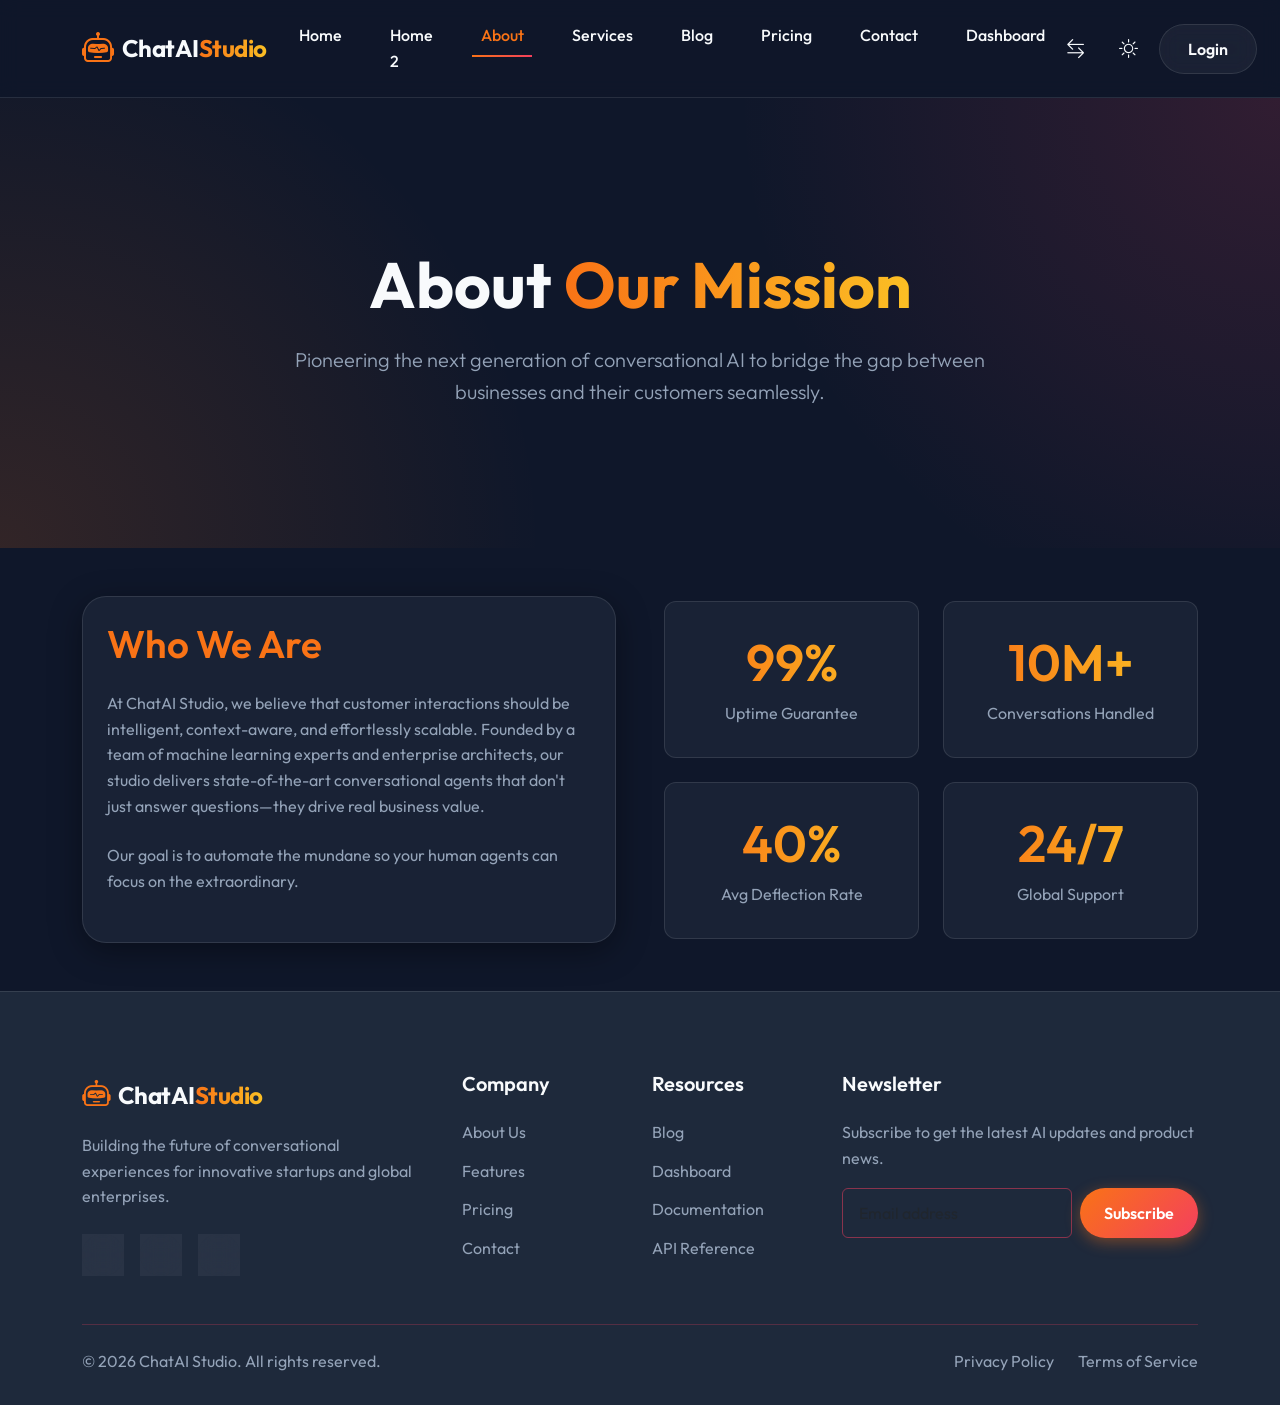
==== about.html @ dc2aaaa2 "firstcommimt" ====
<!DOCTYPE html>
<html lang="en" data-theme="dark">
<head>
  <meta charset="UTF-8">
  <meta name="viewport" content="width=device-width, initial-scale=1.0">
  <title>About Us | ChatAI Studio</title>
  
  <link href="https://cdn.jsdelivr.net/npm/bootstrap@5.3.2/dist/css/bootstrap.min.css" rel="stylesheet">
  <link rel="stylesheet" href="https://cdn.jsdelivr.net/npm/bootstrap-icons@1.11.1/font/bootstrap-icons.css">
  
  <link rel="stylesheet" href="assets/css/style.css">
  <link rel="stylesheet" href="assets/css/dark-mode.css">
  <link rel="stylesheet" href="assets/css/rtl.css">
  
  <!-- Favicon -->
  <link rel="icon" type="image/svg+xml" href="assets/images/favicon.svg">
  
  <script>
    const savedTheme = localStorage.getItem('theme');
    if (savedTheme) {
        document.documentElement.setAttribute('data-theme', savedTheme);
    }
    const savedDir = localStorage.getItem('dir');
    if (savedDir) {
        document.documentElement.setAttribute('dir', savedDir);
    }
  </script>
</head>
<body>

  <!-- Header -->
  <nav class="navbar navbar-expand-xl sticky-top">
    <div class="container">
      <a class="navbar-brand d-flex align-items-center gap-2" href="index.html">
        <i class="bi bi-robot fs-2 text-primary"></i>
        <span class="fs-4">ChatAI<span class="text-gradient">Studio</span></span>
      </a>
      <button class="navbar-toggler btn-outline-glass border-0" type="button" data-bs-toggle="offcanvas" data-bs-target="#mobileMenu">
        <i class="bi bi-list fs-2 text-primary"></i>
      </button>

      <div class="collapse navbar-collapse d-none d-xl-flex" id="navbarNav">
        <ul class="navbar-nav mx-auto gap-3">
          <li class="nav-item"><a class="nav-link" href="index.html">Home</a></li>
          <li class="nav-item"><a class="nav-link" href="home-2.html">Home 2</a></li>
          <li class="nav-item"><a class="nav-link active" href="about.html">About</a></li>
          <li class="nav-item"><a class="nav-link" href="services.html">Services</a></li>
          <li class="nav-item"><a class="nav-link" href="blog.html">Blog</a></li>
          <li class="nav-item"><a class="nav-link" href="pricing.html">Pricing</a></li>
          <li class="nav-item"><a class="nav-link" href="contact.html">Contact</a></li>
          <li class="nav-item"><a class="nav-link" href="dashboard.html">Dashboard</a></li>
        </ul>
        <div class="d-flex align-items-center gap-3">
          <button class="theme-toggle me-2" aria-label="Toggle RTL" title="Toggle RTL" onclick="let dirTarget = document.documentElement.getAttribute('dir') === 'rtl' ? 'ltr' : 'rtl'; document.documentElement.setAttribute('dir', dirTarget); localStorage.setItem('dir', dirTarget);">
            <i class="bi bi-arrow-left-right"></i>
          </button>
          <button class="theme-toggle" aria-label="Toggle Theme" onclick="let themeTarget = document.documentElement.getAttribute('data-theme') === 'dark' ? 'light' : 'dark'; document.documentElement.setAttribute('data-theme', themeTarget); localStorage.setItem('theme', themeTarget);">
            <i class="bi bi-sun"></i>
          </button>
          <a href="login.html" class="btn btn-outline-glass">Login</a>
        </div>
      </div>
    </div>
  </nav>

  <!-- Mobile Offcanvas Menu -->
  <div class="offcanvas offcanvas-end d-xl-none glass-panel border-0" tabindex="-1" id="mobileMenu" aria-labelledby="mobileMenuLabel">
    <div class="offcanvas-header border-bottom border-secondary border-opacity-25">
      <h5 class="offcanvas-title d-flex align-items-center gap-2" id="mobileMenuLabel">
        <i class="bi bi-robot fs-4 text-primary"></i>
        ChatAI<span class="text-gradient">Studio</span>
      </h5>
      <button type="button" class="btn-close btn-close-white" data-bs-dismiss="offcanvas" aria-label="Close"></button>
    </div>
    <div class="offcanvas-body">
      <ul class="navbar-nav gap-3 mb-4">
        <li class="nav-item"><a class="nav-link" href="index.html">Home</a></li>
        <li class="nav-item"><a class="nav-link" href="home-2.html">Home 2</a></li>
        <li class="nav-item"><a class="nav-link active" href="about.html">About</a></li>
        <li class="nav-item"><a class="nav-link" href="services.html">Services</a></li>
        <li class="nav-item"><a class="nav-link" href="blog.html">Blog</a></li>
        <li class="nav-item"><a class="nav-link" href="pricing.html">Pricing</a></li>
        <li class="nav-item"><a class="nav-link" href="contact.html">Contact</a></li>
        <li class="nav-item"><a class="nav-link" href="dashboard.html">Dashboard</a></li>
      </ul>
      <div class="d-flex align-items-center gap-3 mb-4 justify-content-center">
        <button class="theme-toggle" aria-label="Toggle RTL" onclick="let mobileDir = document.documentElement.getAttribute('dir') === 'rtl' ? 'ltr' : 'rtl'; document.documentElement.setAttribute('dir', mobileDir); localStorage.setItem('dir', mobileDir);">
          <i class="bi bi-arrow-left-right"></i>
        </button>
        <button class="theme-toggle" aria-label="Toggle Theme" onclick="let mobileTheme = document.documentElement.getAttribute('data-theme') === 'dark' ? 'light' : 'dark'; document.documentElement.setAttribute('data-theme', mobileTheme); localStorage.setItem('theme', mobileTheme);">
          <i class="bi bi-sun"></i>
        </button>
      </div>
      <div class="d-flex flex-column gap-2">
        <a href="login.html" class="btn btn-outline-glass w-100">Login</a>
      </div>
    </div>
  </div>

<main>
    <section class="hero-section text-center position-relative" style="min-height: 50vh; padding: 120px 0 60px;">
      <div class="hero-bg"></div>
      <div class="container position-relative z-1">
        <h1>About <span class="text-gradient">Our Mission</span></h1>
        <p class="lead mx-auto mb-5" style="max-width: 700px;">Pioneering the next generation of conversational AI to bridge the gap between businesses and their customers seamlessly.</p>
      </div>
    </section>

    <section class="py-5">
      <div class="container">
        <div class="row align-items-center g-5">
          <div class="col-lg-6">
            <div class="glass-panel p-4 h-100">
              <h3 class="mb-4 text-primary">Who We Are</h3>
              <p>At ChatAI Studio, we believe that customer interactions should be intelligent, context-aware, and effortlessly scalable. Founded by a team of machine learning experts and enterprise architects, our studio delivers state-of-the-art conversational agents that don't just answer questions—they drive real business value.</p>
              <p>Our goal is to automate the mundane so your human agents can focus on the extraordinary.</p>
            </div>
          </div>
          <div class="col-lg-6">
            <div class="row g-4">
              <div class="col-sm-6">
                <div class="service-card text-center">
                  <h2 class="text-gradient mb-2">99%</h2>
                  <p class="mb-0">Uptime Guarantee</p>
                </div>
              </div>
              <div class="col-sm-6">
                <div class="service-card text-center">
                  <h2 class="text-gradient mb-2">10M+</h2>
                  <p class="mb-0">Conversations Handled</p>
                </div>
              </div>
              <div class="col-sm-6">
                <div class="service-card text-center">
                  <h2 class="text-gradient mb-2">40%</h2>
                  <p class="mb-0">Avg Deflection Rate</p>
                </div>
              </div>
              <div class="col-sm-6">
                <div class="service-card text-center">
                  <h2 class="text-gradient mb-2">24/7</h2>
                  <p class="mb-0">Global Support</p>
                </div>
              </div>
            </div>
          </div>
        </div>
      </div>
    </section>
  </main>

    <!-- Footer -->
  <footer class="mega-footer mt-auto">
    <div class="container">
      <div class="row g-4 mb-5">
        <div class="col-lg-4">
          <a class="navbar-brand d-flex align-items-center gap-2 mb-3" href="index.html">
            <i class="bi bi-robot fs-3 text-primary"></i>
            <span class="fs-4">ChatAI<span class="text-gradient">Studio</span></span>
          </a>
          <p class="text-muted pe-lg-4 mb-4">Building the future of conversational experiences for innovative startups and global enterprises.</p>
          <div class="d-flex gap-3">
            <a href="#" class="btn btn-outline-glass rounded-circle p-2 d-flex align-items-center justify-content-center" style="width: 42px; height: 42px;" title="Twitter">
              <i class="bi bi-twitter-x"></i>
            </a>
            <a href="#" class="btn btn-outline-glass rounded-circle p-2 d-flex align-items-center justify-content-center" style="width: 42px; height: 42px;" title="LinkedIn">
              <i class="bi bi-linkedin"></i>
            </a>
            <a href="#" class="btn btn-outline-glass rounded-circle p-2 d-flex align-items-center justify-content-center" style="width: 42px; height: 42px;" title="GitHub">
              <i class="bi bi-github"></i>
            </a>
          </div>
        </div>
        <div class="col-lg-2 col-md-4 col-6">
          <h5 class="footer-heading">Company</h5>
          <a href="about.html" class="footer-link">About Us</a>
          <a href="services.html" class="footer-link">Features</a>
          <a href="pricing.html" class="footer-link">Pricing</a>
          <a href="contact.html" class="footer-link">Contact</a>
        </div>
        <div class="col-lg-2 col-md-4 col-6">
          <h5 class="footer-heading">Resources</h5>
          <a href="blog.html" class="footer-link">Blog</a>
          <a href="dashboard.html" class="footer-link">Dashboard</a>
          <a href="#" class="footer-link">Documentation</a>
          <a href="#" class="footer-link">API Reference</a>
        </div>
        <div class="col-lg-4 col-md-4">
          <h5 class="footer-heading">Newsletter</h5>
          <p class="text-muted mb-3">Subscribe to get the latest AI updates and product news.</p>
          <form class="d-flex gap-2">
            <input type="email" class="form-control bg-transparent border-secondary border-opacity-50 text-white" placeholder="Email address" required>
            <button class="btn btn-primary-gradient px-4" type="submit">Subscribe</button>
          </form>
        </div>
      </div>
      <div class="d-flex flex-column flex-md-row justify-content-between align-items-center pt-4 border-top border-secondary border-opacity-25">
        <p class="text-muted mb-3 mb-md-0">&copy; 2026 ChatAI Studio. All rights reserved.</p>
        <div class="d-flex gap-4">
          <a href="#" class="text-muted text-decoration-none">Privacy Policy</a>
          <a href="#" class="text-muted text-decoration-none">Terms of Service</a>
        </div>
      </div>
    </div>
  </footer>

<script src="https://cdn.jsdelivr.net/npm/bootstrap@5.3.2/dist/js/bootstrap.bundle.min.js"></script>
</body>
</html>
---- assets/css/style.css ----
@import url('https://fonts.googleapis.com/css2?family=Outfit:wght@300;400;500;600;700&display=swap');

:root {
  /* Colors - Premium Vibrant Sunset (No Blue) */
  --primary: #f97316; /* Orange */
  --primary-hover: #ea580c;
  --secondary: #f43f5e; /* Rose/Coral */
  --secondary-hover: #e11d48;
  --accent: #fbbf24; /* Amber/Gold */

  /* Override Bootstrap Variables to eliminate blue */
  --bs-primary: #f97316;
  --bs-primary-rgb: 249, 115, 22;
  --bs-secondary: #f43f5e;
  --bs-secondary-rgb: 244, 63, 94;
  --bs-info: #fbbf24;
  --bs-info-rgb: 251, 191, 36;
  --bs-link-color: #f97316;
  --bs-link-hover-color: #ea580c;
  
  /* Gradients */
  --primary-gradient: linear-gradient(135deg, var(--primary), var(--secondary));
  --text-gradient: linear-gradient(to right, var(--primary), var(--accent));
  
  --bg-color: #0f172a; /* Deep Slate - keeps it dark */
  --bg-color-alt: #1e293b;
  --text-color: #f8fafc;
  --text-muted: #94a3b8;
  --card-bg: rgba(30, 41, 59, 0.7);
  --border-color: rgba(255, 255, 255, 0.1);

  /* Status */
  --success: #10b981;
  --warning: #f59e0b;
  --error: #ef4444;

  /* Typography */
  --font-family: 'Outfit', sans-serif;
  --h1-size: clamp(2.5rem, 5vw, 4.5rem);
  --h2-size: clamp(2rem, 4vw, 3.5rem);
  --h3-size: clamp(1.5rem, 3vw, 2.5rem);
  
  --h1-weight: 700;
  --h2-weight: 600;
  --h3-weight: 600;

  /* Layout */
  --border-radius: 12px;
  --border-radius-lg: 24px;
  --transition: all 0.4s cubic-bezier(0.4, 0, 0.2, 1);
  --glass-shadow: 0 8px 32px 0 rgba(0, 0, 0, 0.37);
  --glass-blur: blur(10px);
}

[data-theme="light"] {
  --bg-color: #fcf8f8;
  --bg-color-alt: #ffffff;
  --text-color: #27272a;
  --text-muted: #71717a;
  --card-bg: rgba(255, 255, 255, 0.8);
  --border-color: rgba(0, 0, 0, 0.1);
  --glass-shadow: 0 8px 32px 0 rgba(135, 38, 31, 0.1); /* Changed from blue-ish shadow */
}

body {
  font-family: var(--font-family);
  background-color: var(--bg-color);
  color: var(--text-color);
  line-height: 1.6;
  font-size: 1rem;
  transition: background-color 0.4s, color 0.4s;
  overflow-x: hidden;
}

/* Typography */
h1 { font-size: var(--h1-size); font-weight: var(--h1-weight); line-height: 1.1; margin-bottom: 1.5rem; color: var(--text-color); }
h2 { font-size: var(--h2-size); font-weight: var(--h2-weight); line-height: 1.2; margin-bottom: 1rem; color: var(--text-color); }
h3 { font-size: var(--h3-size); font-weight: var(--h3-weight); line-height: 1.2; margin-bottom: 1rem; color: var(--text-color); }
p { font-weight: 400; color: var(--text-muted); margin-bottom: 1.5rem; }

/* Global text color overrides for Bootstrap elements */
.form-label, .form-check-label, span {
  color: var(--text-color);
}

.text-muted {
  color: var(--text-muted) !important;
}

.text-gradient {
  background: var(--text-gradient);
  -webkit-background-clip: text;
  -webkit-text-fill-color: transparent;
  background-clip: text;
}

/* Glassmorphism Classes */
.glass-panel {
  background: var(--card-bg);
  backdrop-filter: var(--glass-blur);
  -webkit-backdrop-filter: var(--glass-blur);
  border: 1px solid var(--border-color);
  box-shadow: var(--glass-shadow);
  border-radius: var(--border-radius-lg);
}

/* Buttons */
.btn {
  padding: 12px 28px;
  border-radius: 50px;
  font-weight: 600;
  transition: var(--transition);
  text-transform: capitalize;
  display: inline-flex;
  align-items: center;
  justify-content: center;
  gap: 8px;
}

/* Fix input-group button border radius (override .btn 50px pill shape) to look like a normal rectangle */
.input-group > .btn {
  border-top-right-radius: 0.375rem !important;
  border-bottom-right-radius: 0.375rem !important;
  border-top-left-radius: 0 !important;
  border-bottom-left-radius: 0 !important;
}

/* Ensure form controls match button heights */
.form-control {
  padding: 12px 16px;
}

.btn-primary-gradient {
  background: var(--primary-gradient);
  color: #ffffff !important;
  border: none;
  box-shadow: 0 4px 15px rgba(249, 115, 22, 0.4);
}

.btn-primary-gradient:hover {
  transform: translateY(-2px);
  box-shadow: 0 8px 25px rgba(249, 115, 22, 0.6);
  color: #ffffff;
}

.btn-outline-glass {
  background: rgba(255, 255, 255, 0.05);
  border: 1px solid var(--border-color);
  color: var(--text-color);
  backdrop-filter: var(--glass-blur);
}
.btn-outline-glass:hover {
  background: rgba(255, 255, 255, 0.1);
  color: var(--text-color);
}

/* Header */
.navbar {
  background: rgba(15, 23, 42, 0.8) !important;
  backdrop-filter: var(--glass-blur);
  -webkit-backdrop-filter: var(--glass-blur);
  border-bottom: 1px solid var(--border-color);
  padding: 15px 0;
  transition: var(--transition);
}

[data-theme="light"] .navbar {
  background: rgba(255, 255, 255, 0.8) !important;
}

.navbar-brand {
  color: var(--text-color) !important;
  font-weight: 700;
  letter-spacing: -0.5px;
}

.nav-link {
  color: var(--text-color) !important;
  font-weight: 500;
  position: relative;
  transition: var(--transition);
  padding: 8px 16px !important;
}
.nav-link:hover, .nav-link.active {
  color: var(--primary) !important;
}
.nav-link::after {
  content: '';
  position: absolute;
  width: 0;
  height: 2px;
  bottom: 0;
  left: 50%;
  background: var(--primary-gradient);
  transition: var(--transition);
  transform: translateX(-50%);
}
.nav-link:hover::after, .nav-link.active::after {
  width: 80%;
}

/* Hero Section */
.hero-section {
  position: relative;
  padding: 150px 0 100px;
  overflow: hidden;
  min-height: 100vh;
  display: flex;
  align-items: center;
}

.hero-bg {
  position: absolute;
  top: 0; left: 0; width: 100%; height: 100%;
  z-index: -1;
  background: radial-gradient(circle at top right, rgba(244, 63, 94, 0.15), transparent 40%),
              radial-gradient(circle at bottom left, rgba(249, 115, 22, 0.15), transparent 40%);
}

/* Service Cards */
.service-card {
  background: var(--card-bg);
  border: 1px solid var(--border-color);
  border-radius: var(--border-radius);
  padding: 30px;
  transition: var(--transition);
  height: 100%;
  position: relative;
  overflow: hidden;
  z-index: 1;
}

.service-card::before {
  content: '';
  position: absolute;
  top: 0; left: 0; width: 100%; height: 100%;
  background: var(--primary-gradient);
  opacity: 0;
  z-index: -1;
  transition: var(--transition);
}

.service-card:hover {
  transform: translateY(-10px);
  border-color: transparent;
  box-shadow: var(--glass-shadow);
}

.service-card:hover::before {
  opacity: 0.05;
}

.service-card .icon-box {
  width: 60px;
  height: 60px;
  border-radius: 15px;
  background: rgba(249, 115, 22, 0.1);
  display: flex;
  align-items: center;
  justify-content: center;
  font-size: 1.8rem;
  color: var(--primary);
  margin-bottom: 20px;
  transition: var(--transition);
}

.service-card:hover .icon-box {
  background: var(--primary-gradient);
  color: #fff;
}

/* Footer */
.mega-footer {
  background-color: var(--bg-color-alt);
  padding: 80px 0 30px;
  border-top: 1px solid var(--border-color);
}
.footer-heading {
  color: var(--text-color);
  font-weight: 600;
  margin-bottom: 1.5rem;
  font-size: 1.25rem;
}
.footer-link {
  color: var(--text-muted);
  text-decoration: none;
  display: block;
  margin-bottom: 0.8rem;
  transition: var(--transition);
}
.footer-link:hover {
  color: var(--primary);
  transform: translateX(5px);
}

/* Theme Toggle */
.theme-toggle {
  background: transparent;
  border: none;
  color: var(--text-color);
  font-size: 1.2rem;
  cursor: pointer;
  transition: var(--transition);
  padding: 5px;
  display: inline-flex;
}
.theme-toggle:hover {
  color: var(--primary);
  transform: rotate(15deg);
}
---- assets/css/dark-mode.css ----
/* Dark Mode Theme Variables */
body.dark-mode {
  --bg-color: #121212;
  --text-color: #e0e0e0;
  --text-muted: #a0a0a0;
  --card-bg: #1e1e1e;
  --border-color: #333333;
}

body.dark-mode .navbar-custom,
body.dark-mode .footer-custom {
  background-color: var(--card-bg);
}

body.dark-mode .card-custom:hover {
  box-shadow: 0 10px 20px rgba(0,0,0,0.5);
}
---- assets/css/rtl.css ----
/* RTL Layout Styles */
body.rtl-mode {
  direction: rtl;
  text-align: right;
}

body.rtl-mode .navbar-nav {
  padding-right: 0;
}

body.rtl-mode .ms-auto {
  margin-left: 0 !important;
  margin-right: auto !important;
}

body.rtl-mode .me-auto {
  margin-right: 0 !important;
  margin-left: auto !important;
}

/* Adjust margins and paddings for RTL components if needed */

/* Fix input-group border radiuses and margin for RTL so eye icon doesn't shift or look broken */
html[dir="rtl"] .input-group > .form-control {
    border-top-right-radius: 0.375rem !important;
    border-bottom-right-radius: 0.375rem !important;
    border-top-left-radius: 0 !important;
    border-bottom-left-radius: 0 !important;
}

html[dir="rtl"] .input-group > .btn {
    border-top-left-radius: 0.375rem !important;
    border-bottom-left-radius: 0.375rem !important;
    border-top-right-radius: 0 !important;
    border-bottom-right-radius: 0 !important;
    margin-right: -1px;
    margin-left: 0;
}
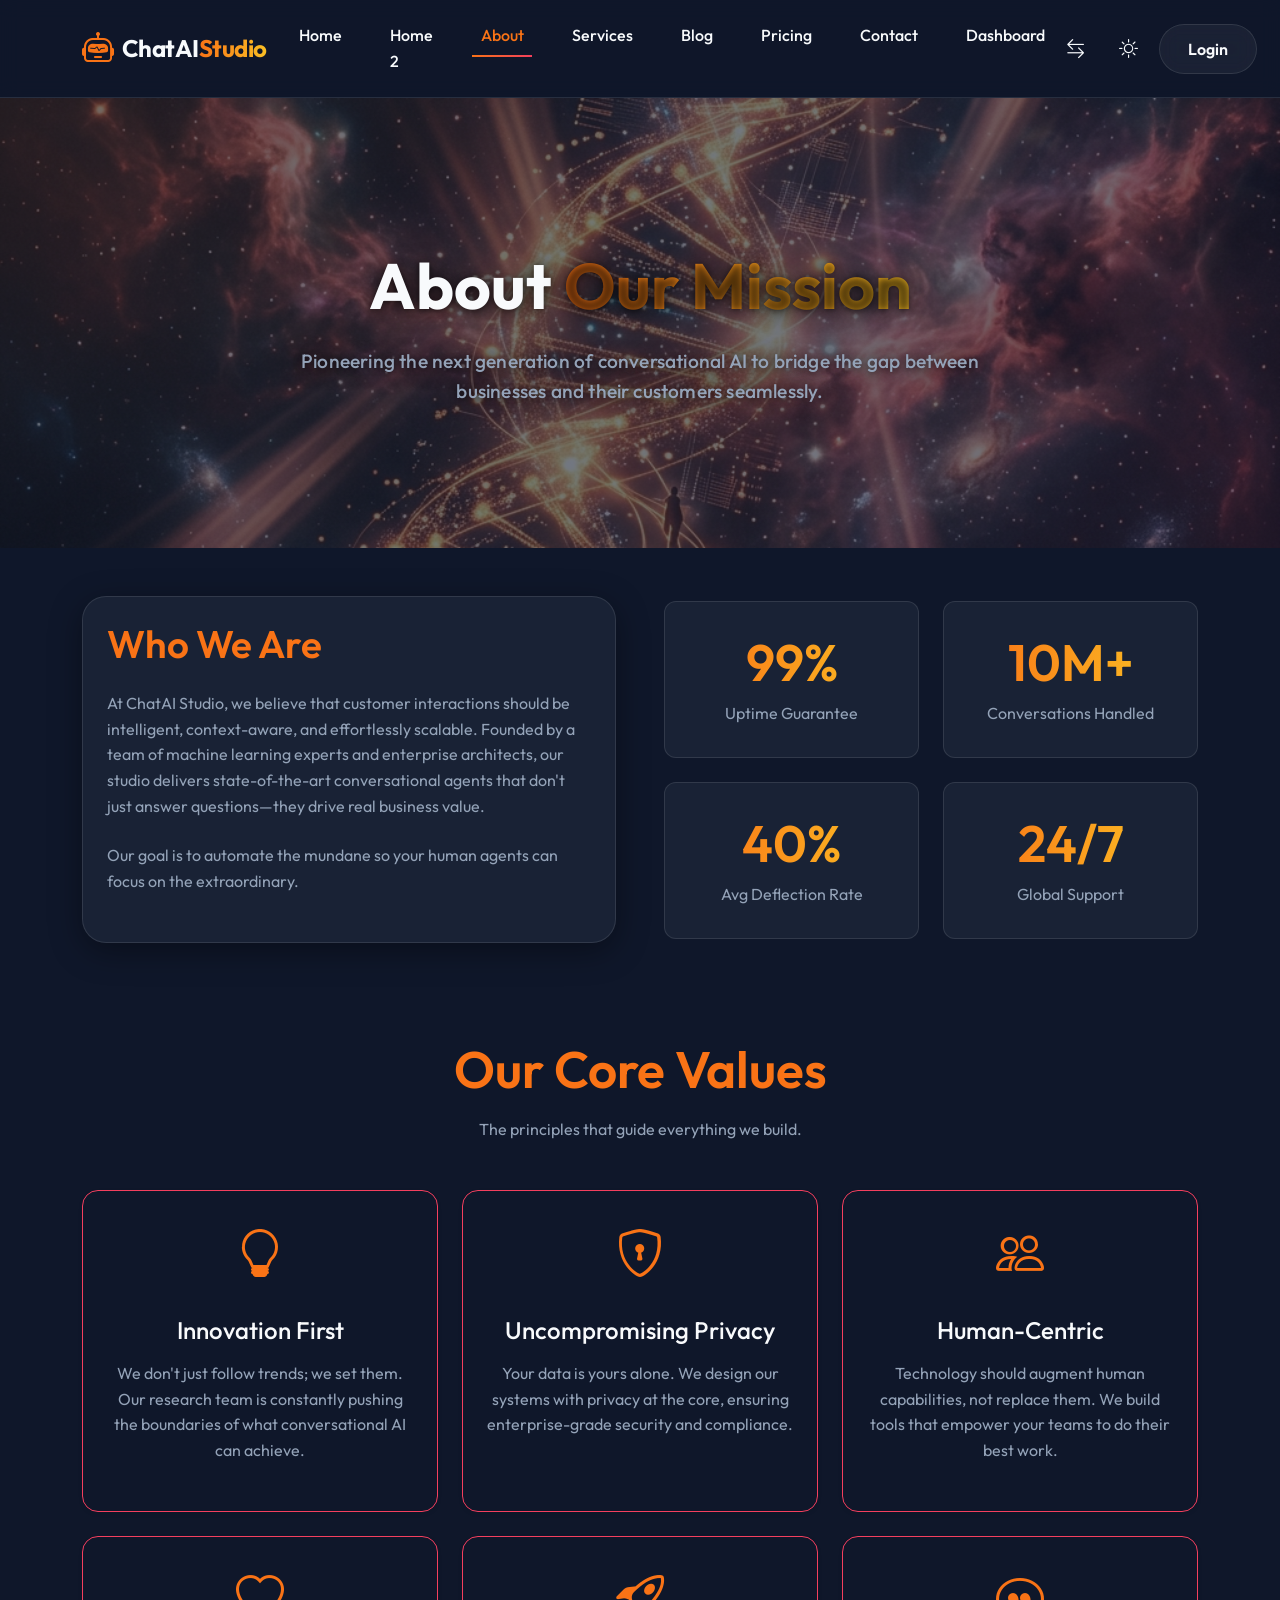
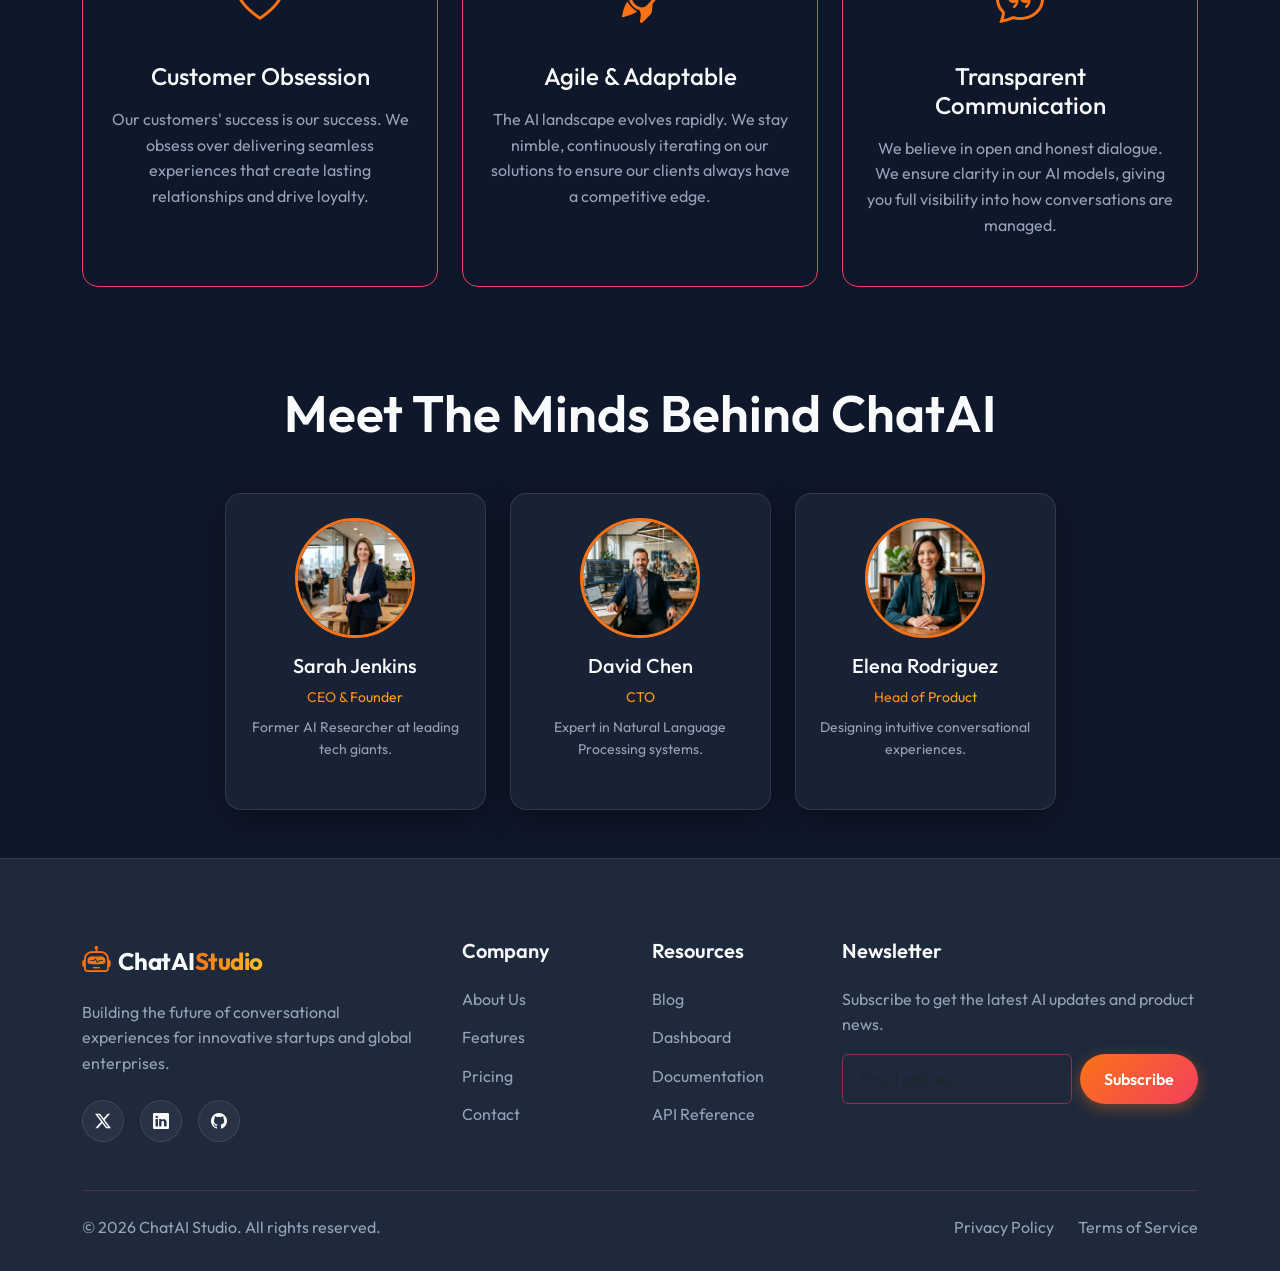
==== commit c60337fb: "exceptimagesanddashboard" ====
--- a/about.html
+++ b/about.html
@@ -99,7 +99,7 @@
 
 <main>
     <section class="hero-section text-center position-relative" style="min-height: 50vh; padding: 120px 0 60px;">
-      <div class="hero-bg"></div>
+      <div class="hero-bg hero-bg--about"></div>
       <div class="container position-relative z-1">
         <h1>About <span class="text-gradient">Our Mission</span></h1>
         <p class="lead mx-auto mb-5" style="max-width: 700px;">Pioneering the next generation of conversational AI to bridge the gap between businesses and their customers seamlessly.</p>
@@ -142,6 +142,101 @@
                   <p class="mb-0">Global Support</p>
                 </div>
               </div>
+            </div>
+          </div>
+        </div>
+      </div>
+    </section>
+
+    <!-- Our Core Values Section -->
+    <section class="py-5 bg-darker">
+      <div class="container">
+        <div class="text-center mb-5">
+          <h2 class="text-primary">Our Core Values</h2>
+          <p class="text-muted">The principles that guide everything we build.</p>
+        </div>
+        <div class="row g-4">
+          <div class="col-md-4">
+            <div class="p-4 border border-secondary rounded-4 shadow-sm h-100 bg-glass text-center">
+              <div class="mb-4 text-primary"><i class="bi bi-lightbulb" style="font-size: 3rem;"></i></div>
+              <h4 class="mb-3">Innovation First</h4>
+              <p class="text-muted">We don't just follow trends; we set them. Our research team is constantly pushing the boundaries of what conversational AI can achieve.</p>
+            </div>
+          </div>
+          <div class="col-md-4">
+            <div class="p-4 border border-secondary rounded-4 shadow-sm h-100 bg-glass text-center">
+              <div class="mb-4 text-primary"><i class="bi bi-shield-lock" style="font-size: 3rem;"></i></div>
+              <h4 class="mb-3">Uncompromising Privacy</h4>
+              <p class="text-muted">Your data is yours alone. We design our systems with privacy at the core, ensuring enterprise-grade security and compliance.</p>
+            </div>
+          </div>
+          <div class="col-md-4">
+            <div class="p-4 border border-secondary rounded-4 shadow-sm h-100 bg-glass text-center">
+              <div class="mb-4 text-primary"><i class="bi bi-people" style="font-size: 3rem;"></i></div>
+              <h4 class="mb-3">Human-Centric</h4>
+              <p class="text-muted">Technology should augment human capabilities, not replace them. We build tools that empower your teams to do their best work.</p>
+            </div>
+          </div>
+          <div class="col-md-4">
+            <div class="p-4 border border-secondary rounded-4 shadow-sm h-100 bg-glass text-center">
+              <div class="mb-4 text-primary"><i class="bi bi-heart" style="font-size: 3rem;"></i></div>
+              <h4 class="mb-3">Customer Obsession</h4>
+              <p class="text-muted">Our customers' success is our success. We obsess over delivering seamless experiences that create lasting relationships and drive loyalty.</p>
+            </div>
+          </div>
+          <div class="col-md-4">
+            <div class="p-4 border border-secondary rounded-4 shadow-sm h-100 bg-glass text-center">
+              <div class="mb-4 text-primary"><i class="bi bi-rocket-takeoff" style="font-size: 3rem;"></i></div>
+              <h4 class="mb-3">Agile & Adaptable</h4>
+              <p class="text-muted">The AI landscape evolves rapidly. We stay nimble, continuously iterating on our solutions to ensure our clients always have a competitive edge.</p>
+            </div>
+          </div>
+          <div class="col-md-4">
+            <div class="p-4 border border-secondary rounded-4 shadow-sm h-100 bg-glass text-center">
+              <div class="mb-4 text-primary"><i class="bi bi-chat-quote" style="font-size: 3rem;"></i></div>
+              <h4 class="mb-3">Transparent Communication</h4>
+              <p class="text-muted">We believe in open and honest dialogue. We ensure clarity in our AI models, giving you full visibility into how conversations are managed.</p>
+            </div>
+          </div>
+        </div>
+      </div>
+    </section>
+
+    <!-- Our Team Section -->
+    <section class="py-5">
+      <div class="container">
+        <div class="text-center mb-5">
+          <h2>Meet The Minds Behind ChatAI</h2>
+        </div>
+        <div class="row g-4 justify-content-center">
+          <div class="col-lg-3 col-md-6">
+            <div class="glass-panel text-center p-4 rounded-4 h-100">
+              <div class="mb-3">
+                <img src="assets/images/sarah.png" alt="Sarah Jenkins" style="width: 120px; height: 120px; border-radius: 50%; object-fit: cover; border: 3px solid var(--bs-primary);">
+              </div>
+              <h5>Sarah Jenkins</h5>
+              <p class="text-gradient small mb-2">CEO & Founder</p>
+              <p class="text-muted small">Former AI Researcher at leading tech giants.</p>
+            </div>
+          </div>
+          <div class="col-lg-3 col-md-6">
+            <div class="glass-panel text-center p-4 rounded-4 h-100">
+              <div class="mb-3">
+                <img src="assets/images/david.png" alt="David Chen" style="width: 120px; height: 120px; border-radius: 50%; object-fit: cover; border: 3px solid var(--bs-primary);">
+              </div>
+              <h5>David Chen</h5>
+              <p class="text-gradient small mb-2">CTO</p>
+              <p class="text-muted small">Expert in Natural Language Processing systems.</p>
+            </div>
+          </div>
+          <div class="col-lg-3 col-md-6">
+            <div class="glass-panel text-center p-4 rounded-4 h-100">
+              <div class="mb-3">
+                <img src="assets/images/elena.png" alt="Elena Rodriguez" style="width: 120px; height: 120px; border-radius: 50%; object-fit: cover; border: 3px solid var(--bs-primary);">
+              </div>
+              <h5>Elena Rodriguez</h5>
+              <p class="text-gradient small mb-2">Head of Product</p>
+              <p class="text-muted small">Designing intuitive conversational experiences.</p>
             </div>
           </div>
         </div>
--- a/assets/css/style.css
+++ b/assets/css/style.css
@@ -202,19 +202,113 @@
 /* Hero Section */
 .hero-section {
   position: relative;
-  padding: 150px 0 100px;
+  padding: 2rem 0 2rem;
   overflow: hidden;
-  min-height: 100vh;
+  min-height: calc(100vh - 80px);
   display: flex;
   align-items: center;
 }
 
+/* Hero text visibility in both modes */
+.hero-section h1,
+.hero-section h2,
+.hero-section p,
+.hero-section .lead {
+  text-shadow: 0 2px 20px rgba(0,0,0,0.6), 0 1px 6px rgba(0,0,0,0.5);
+}
+
+/* Bold, readable hero paragraphs */
+.hero-section p,
+.hero-section .lead {
+  font-weight: 500;
+  font-size: clamp(1rem, 1.8vw, 1.2rem);
+  letter-spacing: 0.01em;
+  opacity: 1;
+}
+
+[data-theme="light"] .hero-section h1,
+[data-theme="light"] .hero-section h2 {
+  text-shadow: 0 2px 16px rgba(0,0,0,0.3), 0 1px 4px rgba(0,0,0,0.2);
+  color: #1a1a2e;
+}
+
+[data-theme="light"] .hero-section p,
+[data-theme="light"] .hero-section .lead {
+  text-shadow: 0 1px 8px rgba(255,255,255,0.8), 0 1px 3px rgba(0,0,0,0.15);
+  color: #2d2d2d;
+  font-weight: 600;
+}
+
+/* Hero background with image overlay */
 .hero-bg {
   position: absolute;
   top: 0; left: 0; width: 100%; height: 100%;
-  z-index: -1;
-  background: radial-gradient(circle at top right, rgba(244, 63, 94, 0.15), transparent 40%),
-              radial-gradient(circle at bottom left, rgba(249, 115, 22, 0.15), transparent 40%);
+  z-index: 0;
+  background-size: cover;
+  background-position: center;
+  background-repeat: no-repeat;
+}
+
+/* Dark mode overlay on hero image */
+.hero-bg::after {
+  content: '';
+  position: absolute;
+  inset: 0;
+  background: rgba(15, 23, 42, 0.58);
+}
+
+/* Light mode overlay - lighter tint */
+[data-theme="light"] .hero-bg::after {
+  background: rgba(252, 248, 248, 0.55);
+}
+
+/* Ensure text sits above the overlay */
+.hero-section .container.position-relative {
+  position: relative;
+  z-index: 2;
+}
+
+/* Unique hero backgrounds per page */
+.hero-bg--home {
+  background-image:
+    radial-gradient(circle at top right, rgba(244, 63, 94, 0.25), transparent 45%),
+    radial-gradient(circle at bottom left, rgba(249, 115, 22, 0.20), transparent 45%),
+    url('../images/hero_home.png');
+}
+
+.hero-bg--about {
+  background-image:
+    radial-gradient(circle at top left, rgba(249, 115, 22, 0.22), transparent 45%),
+    radial-gradient(circle at bottom right, rgba(244, 63, 94, 0.18), transparent 45%),
+    url('../images/hero_about.png');
+}
+
+.hero-bg--services {
+  background-image:
+    radial-gradient(circle at center top, rgba(251, 191, 36, 0.20), transparent 50%),
+    radial-gradient(circle at bottom left, rgba(249, 115, 22, 0.18), transparent 45%),
+    url('../images/hero_services.png');
+}
+
+.hero-bg--blog {
+  background-image:
+    radial-gradient(circle at top right, rgba(244, 63, 94, 0.20), transparent 45%),
+    radial-gradient(circle at bottom left, rgba(251, 191, 36, 0.16), transparent 45%),
+    url('../images/hero_blog.png');
+}
+
+.hero-bg--pricing {
+  background-image:
+    radial-gradient(circle at top center, rgba(251, 191, 36, 0.22), transparent 50%),
+    radial-gradient(circle at bottom right, rgba(249, 115, 22, 0.18), transparent 45%),
+    url('../images/hero_pricing.png');
+}
+
+.hero-bg--contact {
+  background-image:
+    radial-gradient(circle at top left, rgba(244, 63, 94, 0.20), transparent 45%),
+    radial-gradient(circle at bottom right, rgba(249, 115, 22, 0.18), transparent 45%),
+    url('../images/hero_contact.png');
 }
 
 /* Service Cards */
@@ -308,3 +402,26 @@
   color: var(--primary);
   transform: rotate(15deg);
 }
+
+/* Trusted Badges */
+.trusted-badge {
+  padding: 0.75rem 1.75rem;
+  border: 1px solid var(--border-color);
+  border-radius: 50px;
+  background-color: var(--card-bg);
+  color: var(--text-color);
+  font-weight: 500;
+  transition: all 0.3s ease;
+  cursor: pointer;
+  display: inline-flex;
+  align-items: center;
+  justify-content: center;
+  box-shadow: 0 4px 6px rgba(0,0,0,0.02);
+}
+.trusted-badge:hover {
+  background-color: var(--primary);
+  color: #fff;
+  border-color: var(--primary);
+  transform: translateY(-3px);
+  box-shadow: 0 10px 20px rgba(249, 115, 22, 0.2);
+}
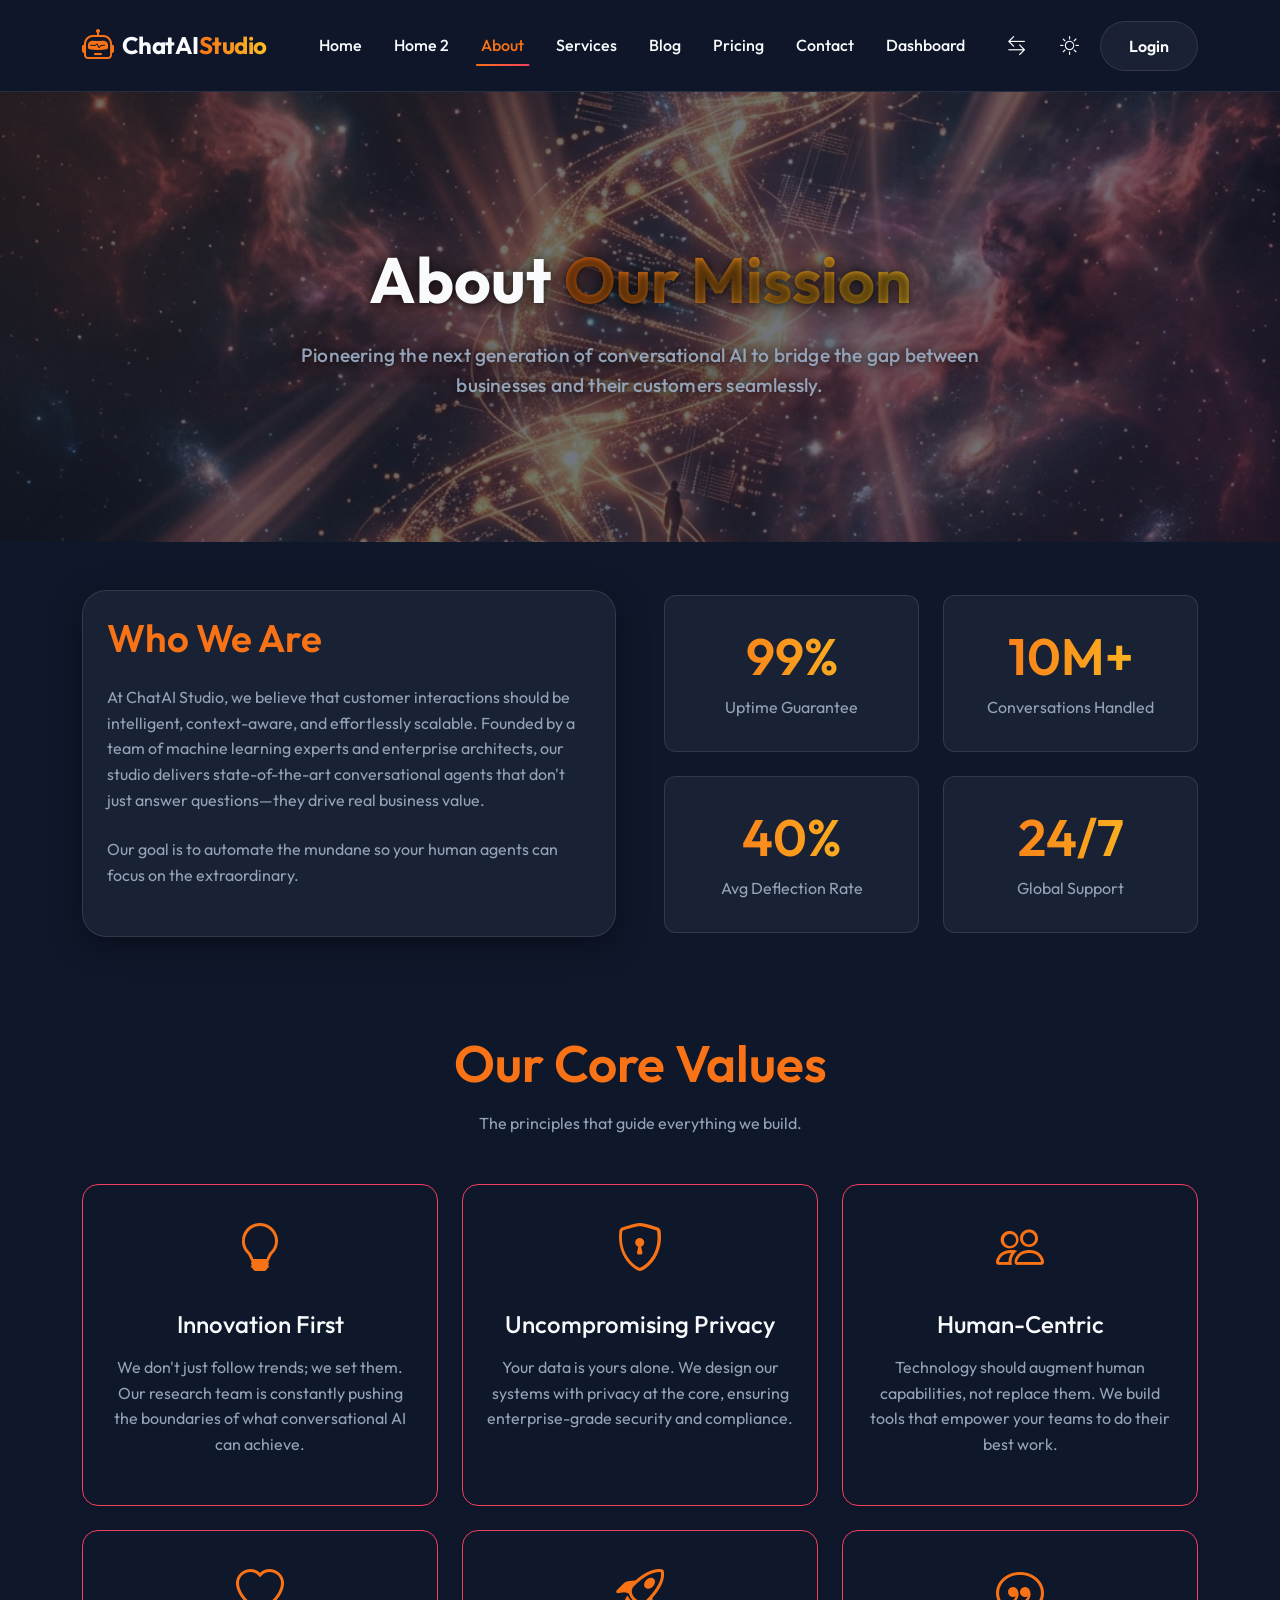
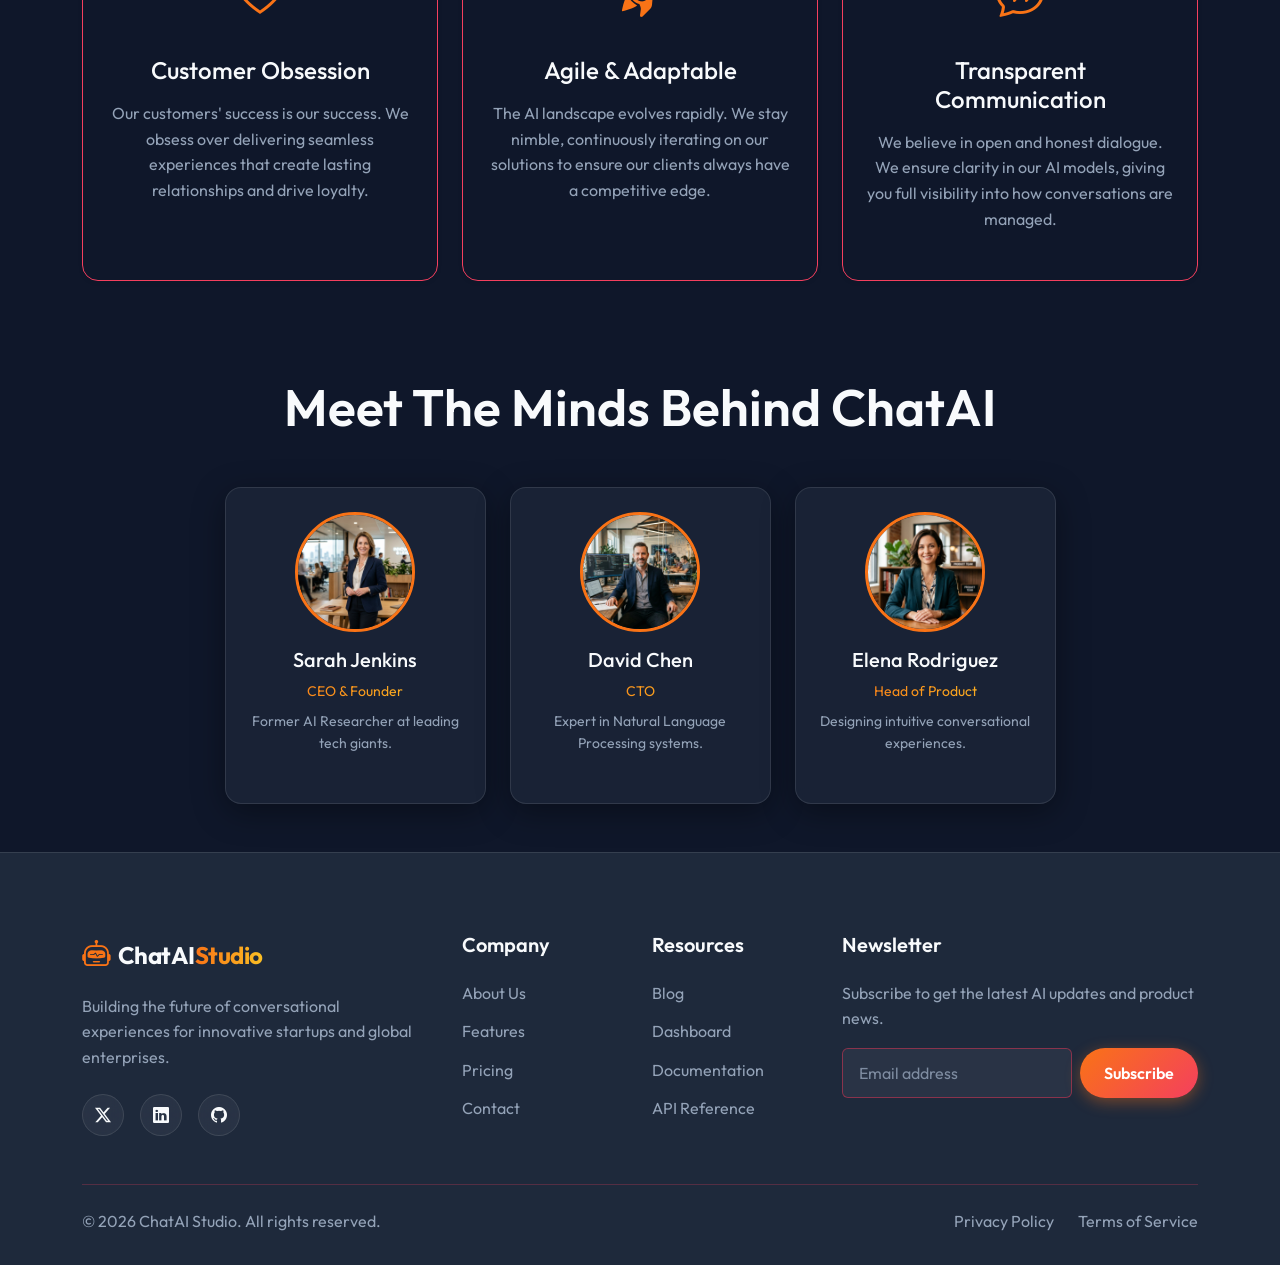
==== commit c5b55053: "1236" ====
--- a/about.html
+++ b/about.html
@@ -300,5 +300,6 @@
   </footer>
 
 <script src="https://cdn.jsdelivr.net/npm/bootstrap@5.3.2/dist/js/bootstrap.bundle.min.js"></script>
+<script src="assets/js/main.js"></script>
 </body>
 </html>
--- a/assets/css/style.css
+++ b/assets/css/style.css
@@ -125,9 +125,28 @@
   border-bottom-left-radius: 0 !important;
 }
 
-/* Ensure form controls match button heights */
-.form-control {
+/* Ensure form controls and selects match button heights and text visibility in light & dark modes */
+.form-control, .form-select {
   padding: 12px 16px;
+  color: var(--text-color) !important;
+  background-color: rgba(255, 255, 255, 0.05) !important;
+}
+
+.form-control::placeholder, .form-select::placeholder {
+  color: var(--text-muted) !important;
+  opacity: 0.8;
+}
+
+[data-theme="light"] .form-control,
+[data-theme="light"] .form-select {
+  color: #0f172a !important;
+  background-color: rgba(0, 0, 0, 0.03) !important;
+  border-color: rgba(0, 0, 0, 0.15) !important;
+}
+
+[data-theme="light"] .form-control::placeholder,
+[data-theme="light"] .form-select::placeholder {
+  color: #64748b !important;
 }
 
 .btn-primary-gradient {
@@ -174,12 +193,16 @@
   letter-spacing: -0.5px;
 }
 
+.navbar-nav {
+  gap: 0.5rem !important; /* Reduce space between menu items */
+}
 .nav-link {
   color: var(--text-color) !important;
   font-weight: 500;
   position: relative;
   transition: var(--transition);
-  padding: 8px 16px !important;
+  padding: 8px 12px !important; /* Reduced horizontal padding to prevent wrapping */
+  white-space: nowrap; /* Prevent menu items from wrapping */
 }
 .nav-link:hover, .nav-link.active {
   color: var(--primary) !important;
@@ -425,3 +448,259 @@
   transform: translateY(-3px);
   box-shadow: 0 10px 20px rgba(249, 115, 22, 0.2);
 }
+
+/* --- Interactive Live Demo & Dashboard Styling --- */
+
+/* Interactive Chat widget styling */
+.demo-chat-box {
+  border-radius: var(--border-radius-lg);
+  background: var(--bg-color-alt);
+  border: 1px solid var(--border-color);
+  box-shadow: var(--glass-shadow);
+  display: flex;
+  flex-direction: column;
+  height: 480px;
+  overflow: hidden;
+}
+
+.demo-chat-header {
+  padding: 1rem;
+  background: rgba(255, 255, 255, 0.02);
+  border-bottom: 1px solid var(--border-color);
+  display: flex;
+  align-items: center;
+  gap: 10px;
+}
+
+.demo-chat-messages {
+  flex-grow: 1;
+  padding: 1rem;
+  overflow-y: auto;
+  display: flex;
+  flex-direction: column;
+  gap: 12px;
+}
+
+.demo-chat-input-area {
+  padding: 0.75rem;
+  background: rgba(0, 0, 0, 0.15);
+  border-top: 1px solid var(--border-color);
+}
+
+.chat-bubble {
+  max-width: 85%;
+  padding: 10px 14px;
+  border-radius: var(--border-radius);
+  font-size: 0.95rem;
+  line-height: 1.4;
+  animation: slideUp 0.3s ease forwards;
+}
+.chat-bubble p {
+  color: inherit !important;
+}
+
+.chat-bubble.bot {
+  background: rgba(255, 255, 255, 0.05);
+  align-self: flex-start;
+  border-top-left-radius: 2px;
+  color: var(--text-color);
+}
+
+.chat-bubble.user {
+  background: var(--primary-gradient);
+  align-self: flex-end;
+  border-top-right-radius: 2px;
+  color: #ffffff;
+}
+
+/* Typing indicator */
+.typing-indicator {
+  display: flex;
+  gap: 4px;
+  padding: 12px 16px;
+  background: rgba(255, 255, 255, 0.05);
+  border-radius: var(--border-radius);
+  align-self: flex-start;
+  border-top-left-radius: 2px;
+}
+
+.typing-indicator span {
+  width: 6px;
+  height: 6px;
+  background-color: var(--text-muted);
+  border-radius: 50%;
+  animation: typing 1s infinite alternate;
+}
+
+.typing-indicator span:nth-child(2) { animation-delay: 0.2s; }
+.typing-indicator span:nth-child(3) { animation-delay: 0.4s; }
+
+@keyframes typing {
+  from { opacity: 0.3; transform: translateY(0); }
+  to { opacity: 1; transform: translateY(-4px); }
+}
+
+@keyframes slideUp {
+  from { opacity: 0; transform: translateY(10px); }
+  to { opacity: 1; transform: translateY(0); }
+}
+
+/* Quick replies/suggested questions */
+.quick-replies {
+  display: flex;
+  flex-wrap: wrap;
+  gap: 8px;
+  margin-top: 5px;
+}
+
+.quick-reply-btn {
+  background: rgba(249, 115, 22, 0.1);
+  color: var(--primary);
+  border: 1px solid rgba(249, 115, 22, 0.2);
+  border-radius: 20px;
+  padding: 6px 14px;
+  font-size: 0.85rem;
+  cursor: pointer;
+  transition: var(--transition);
+}
+
+.quick-reply-btn:hover {
+  background: var(--primary);
+  color: #fff;
+  border-color: var(--primary);
+}
+
+/* ROI Meter / Live Analytics Panel */
+.roi-impact-card {
+  border-radius: var(--border-radius-lg);
+  background: var(--card-bg);
+  backdrop-filter: var(--glass-blur);
+  -webkit-backdrop-filter: var(--glass-blur);
+  border: 1px solid var(--border-color);
+  box-shadow: var(--glass-shadow);
+  padding: 1.5rem;
+}
+
+.stat-glow {
+  text-shadow: 0 0 10px rgba(249, 115, 22, 0.3);
+}
+
+.status-indicator {
+  display: inline-block;
+  width: 8px;
+  height: 8px;
+  border-radius: 50%;
+  margin-right: 6px;
+}
+
+.status-indicator.active {
+  background-color: var(--success);
+  box-shadow: 0 0 8px var(--success);
+}
+
+.status-indicator.escalated {
+  background-color: var(--warning);
+  box-shadow: 0 0 8px var(--warning);
+}
+
+/* Interactive SVG Graph Styles */
+.svg-chart-path {
+  stroke-dasharray: 1000;
+  stroke-dashoffset: 1000;
+  animation: drawLine 2s ease forwards;
+}
+
+@keyframes drawLine {
+  to { stroke-dashoffset: 0; }
+}
+
+.chart-point {
+  transition: transform 0.2s ease, r 0.2s ease;
+  cursor: pointer;
+}
+
+.chart-point:hover {
+  r: 7;
+}
+
+/* Sidebar for detailed log transcripts */
+.transcript-panel {
+  border-radius: var(--border-radius);
+  border: 1px solid var(--border-color);
+  background: var(--bg-color-alt);
+  padding: 1.25rem;
+  height: 100%;
+  display: flex;
+  flex-direction: column;
+}
+
+.transcript-messages {
+  flex-grow: 1;
+  overflow-y: auto;
+  max-height: 380px;
+  margin-top: 10px;
+  display: flex;
+  flex-direction: column;
+  gap: 10px;
+}
+
+/* Footer Social Media Icon Hover Effect */
+.mega-footer .d-flex a.btn-outline-glass.rounded-circle {
+  transition: var(--transition);
+}
+.mega-footer .d-flex a.btn-outline-glass.rounded-circle:hover {
+  background: var(--primary-gradient);
+  border-color: transparent;
+  color: #ffffff !important;
+  transform: translateY(-4px) scale(1.08);
+  box-shadow: 0 8px 25px rgba(249, 115, 22, 0.5);
+}
+
+/* Back to Top Button */
+.back-to-top-btn {
+  position: fixed;
+  bottom: 30px;
+  right: 30px;
+  width: 48px;
+  height: 48px;
+  z-index: 1050;
+  opacity: 0;
+  visibility: hidden;
+  transform: translateY(20px);
+  transition: all 0.4s cubic-bezier(0.4, 0, 0.2, 1);
+  box-shadow: 0 4px 15px rgba(249, 115, 22, 0.4);
+  padding: 0 !important;
+  display: flex !important;
+  align-items: center;
+  justify-content: center;
+  border: none;
+}
+
+.back-to-top-btn.show {
+  opacity: 1;
+  visibility: visible;
+  transform: translateY(0);
+}
+
+.back-to-top-btn:hover {
+  transform: translateY(-5px) scale(1.05);
+  box-shadow: 0 8px 25px rgba(249, 115, 22, 0.6);
+  color: #ffffff;
+}
+
+.back-to-top-btn i {
+  font-size: 1.25rem;
+  line-height: 1;
+}
+
+/* Ensure FAQ accordion button chevron is visible in dark mode */
+.accordion-button::after {
+  filter: brightness(0) invert(1);
+}
+
+[data-theme="light"] .accordion-button::after {
+  filter: none;
+}
+
+
+
--- a/assets/css/rtl.css
+++ b/assets/css/rtl.css
@@ -1,24 +1,46 @@
 /* RTL Layout Styles */
-body.rtl-mode {
+html[dir="rtl"] {
   direction: rtl;
+}
+
+html[dir="rtl"] body {
   text-align: right;
 }
 
-body.rtl-mode .navbar-nav {
+html[dir="rtl"] .navbar-nav {
   padding-right: 0;
+  padding-left: 0;
 }
 
-body.rtl-mode .ms-auto {
+html[dir="rtl"] .ms-auto {
   margin-left: 0 !important;
   margin-right: auto !important;
 }
 
-body.rtl-mode .me-auto {
+html[dir="rtl"] .me-auto {
   margin-right: 0 !important;
   margin-left: auto !important;
 }
 
-/* Adjust margins and paddings for RTL components if needed */
+html[dir="rtl"] .me-3 {
+  margin-right: 0 !important;
+  margin-left: 1rem !important;
+}
+
+html[dir="rtl"] .ms-3 {
+  margin-left: 0 !important;
+  margin-right: 1rem !important;
+}
+
+html[dir="rtl"] .border-start {
+  border-left: 0 !important;
+  border-right: 1px solid var(--border-color) !important;
+}
+
+html[dir="rtl"] .ps-3 {
+  padding-left: 0 !important;
+  padding-right: 1rem !important;
+}
 
 /* Fix input-group border radiuses and margin for RTL so eye icon doesn't shift or look broken */
 html[dir="rtl"] .input-group > .form-control {
@@ -36,3 +58,28 @@
     margin-right: -1px;
     margin-left: 0;
 }
+
+/* FAQ Accordion RTL Alignment and Spacing */
+html[dir="rtl"] .accordion-button {
+  text-align: right !important;
+  padding-right: 1.25rem !important;
+  padding-left: 2.5rem !important;
+}
+
+html[dir="rtl"] .accordion-button::after {
+  margin-right: auto !important;
+  margin-left: 0 !important;
+}
+
+/* Logical positioning helper overrides for RTL */
+html[dir="rtl"] .end-0 {
+  right: auto !important;
+  left: 0 !important;
+}
+
+html[dir="rtl"] .start-0 {
+  left: auto !important;
+  right: 0 !important;
+}
+
+
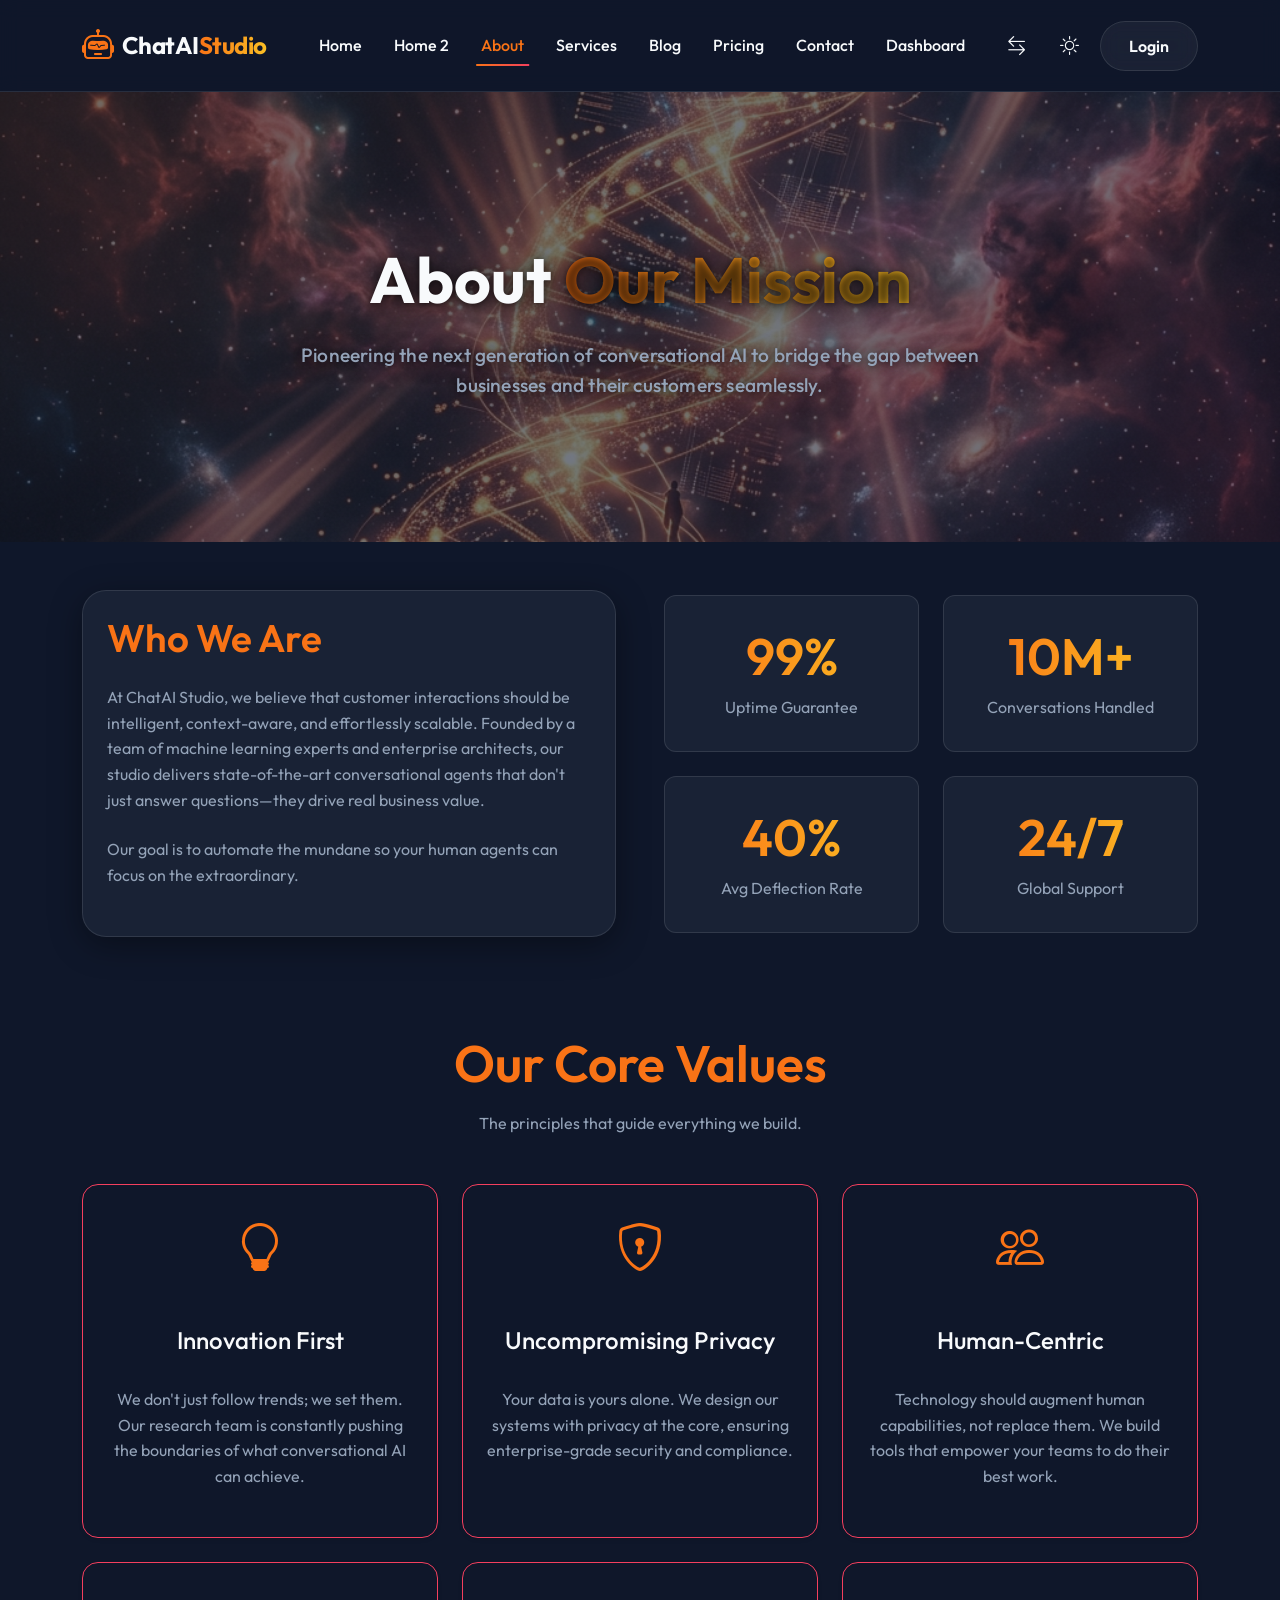
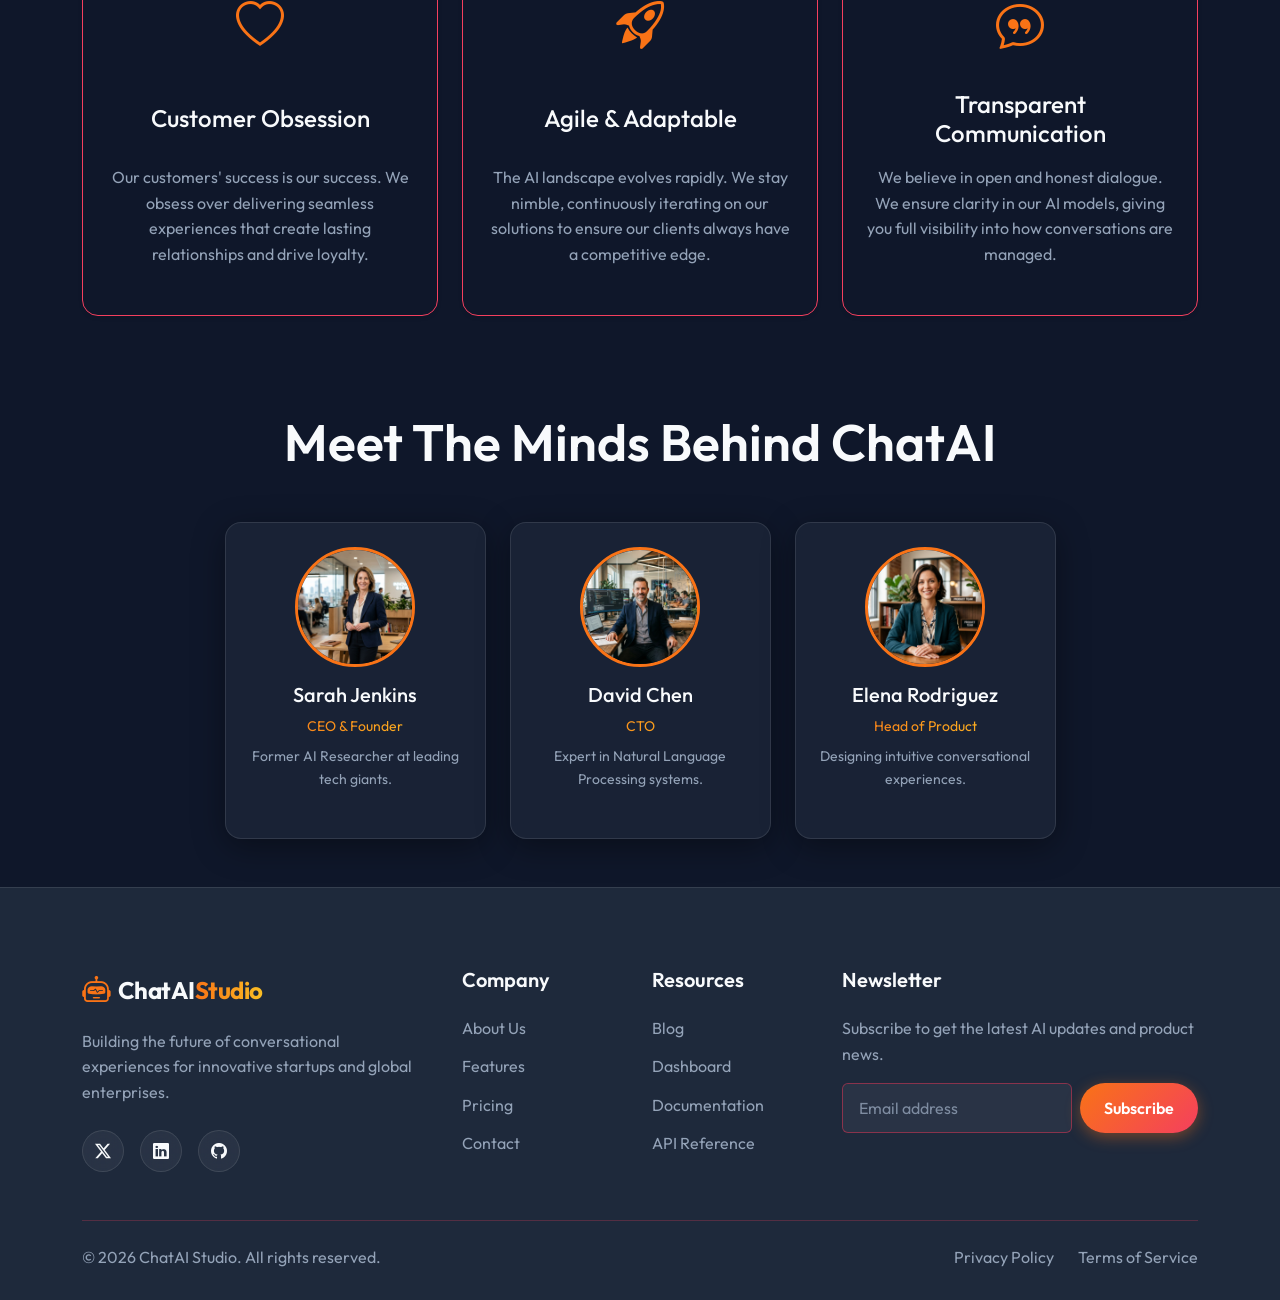
==== commit c43f1aa0: "1to14" ====
--- a/about.html
+++ b/about.html
@@ -156,43 +156,43 @@
           <p class="text-muted">The principles that guide everything we build.</p>
         </div>
         <div class="row g-4">
-          <div class="col-md-4">
-            <div class="p-4 border border-secondary rounded-4 shadow-sm h-100 bg-glass text-center">
+          <div class="col-md-6 col-lg-4">
+            <div class="p-4 border border-secondary rounded-4 shadow-sm h-100 bg-glass value-card text-center">
               <div class="mb-4 text-primary"><i class="bi bi-lightbulb" style="font-size: 3rem;"></i></div>
               <h4 class="mb-3">Innovation First</h4>
               <p class="text-muted">We don't just follow trends; we set them. Our research team is constantly pushing the boundaries of what conversational AI can achieve.</p>
             </div>
           </div>
-          <div class="col-md-4">
-            <div class="p-4 border border-secondary rounded-4 shadow-sm h-100 bg-glass text-center">
+          <div class="col-md-6 col-lg-4">
+            <div class="p-4 border border-secondary rounded-4 shadow-sm h-100 bg-glass value-card text-center">
               <div class="mb-4 text-primary"><i class="bi bi-shield-lock" style="font-size: 3rem;"></i></div>
               <h4 class="mb-3">Uncompromising Privacy</h4>
               <p class="text-muted">Your data is yours alone. We design our systems with privacy at the core, ensuring enterprise-grade security and compliance.</p>
             </div>
           </div>
-          <div class="col-md-4">
-            <div class="p-4 border border-secondary rounded-4 shadow-sm h-100 bg-glass text-center">
+          <div class="col-md-6 col-lg-4">
+            <div class="p-4 border border-secondary rounded-4 shadow-sm h-100 bg-glass value-card text-center">
               <div class="mb-4 text-primary"><i class="bi bi-people" style="font-size: 3rem;"></i></div>
               <h4 class="mb-3">Human-Centric</h4>
               <p class="text-muted">Technology should augment human capabilities, not replace them. We build tools that empower your teams to do their best work.</p>
             </div>
           </div>
-          <div class="col-md-4">
-            <div class="p-4 border border-secondary rounded-4 shadow-sm h-100 bg-glass text-center">
+          <div class="col-md-6 col-lg-4">
+            <div class="p-4 border border-secondary rounded-4 shadow-sm h-100 bg-glass value-card text-center">
               <div class="mb-4 text-primary"><i class="bi bi-heart" style="font-size: 3rem;"></i></div>
               <h4 class="mb-3">Customer Obsession</h4>
               <p class="text-muted">Our customers' success is our success. We obsess over delivering seamless experiences that create lasting relationships and drive loyalty.</p>
             </div>
           </div>
-          <div class="col-md-4">
-            <div class="p-4 border border-secondary rounded-4 shadow-sm h-100 bg-glass text-center">
+          <div class="col-md-6 col-lg-4">
+            <div class="p-4 border border-secondary rounded-4 shadow-sm h-100 bg-glass value-card text-center">
               <div class="mb-4 text-primary"><i class="bi bi-rocket-takeoff" style="font-size: 3rem;"></i></div>
               <h4 class="mb-3">Agile & Adaptable</h4>
               <p class="text-muted">The AI landscape evolves rapidly. We stay nimble, continuously iterating on our solutions to ensure our clients always have a competitive edge.</p>
             </div>
           </div>
-          <div class="col-md-4">
-            <div class="p-4 border border-secondary rounded-4 shadow-sm h-100 bg-glass text-center">
+          <div class="col-md-6 col-lg-4">
+            <div class="p-4 border border-secondary rounded-4 shadow-sm h-100 bg-glass value-card text-center">
               <div class="mb-4 text-primary"><i class="bi bi-chat-quote" style="font-size: 3rem;"></i></div>
               <h4 class="mb-3">Transparent Communication</h4>
               <p class="text-muted">We believe in open and honest dialogue. We ensure clarity in our AI models, giving you full visibility into how conversations are managed.</p>
--- a/assets/css/style.css
+++ b/assets/css/style.css
@@ -125,11 +125,17 @@
   border-bottom-left-radius: 0 !important;
 }
 
-/* Ensure form controls and selects match button heights and text visibility in light & dark modes */
-.form-control, .form-select {
+.form-control {
   padding: 12px 16px;
   color: var(--text-color) !important;
   background-color: rgba(255, 255, 255, 0.05) !important;
+}
+
+.form-select {
+  padding: 12px 36px 12px 16px;
+  color: var(--text-color) !important;
+  background-color: rgba(255, 255, 255, 0.05) !important;
+  background-image: url("data:image/svg+xml,%3csvg xmlns='http://www.w3.org/2000/svg' viewBox='0 0 16 16'%3e%3cpath fill='none' stroke='%23ffffff' stroke-linecap='round' stroke-linejoin='round' stroke-width='2' d='m2 5 6 6 6-6'/%3e%3c/svg%3e") !important;
 }
 
 .form-control::placeholder, .form-select::placeholder {
@@ -142,6 +148,10 @@
   color: #0f172a !important;
   background-color: rgba(0, 0, 0, 0.03) !important;
   border-color: rgba(0, 0, 0, 0.15) !important;
+}
+
+[data-theme="light"] .form-select {
+  background-image: url("data:image/svg+xml,%3csvg xmlns='http://www.w3.org/2000/svg' viewBox='0 0 16 16'%3e%3cpath fill='none' stroke='%230f172a' stroke-linecap='round' stroke-linejoin='round' stroke-width='2' d='m2 5 6 6 6-6'/%3e%3c/svg%3e") !important;
 }
 
 [data-theme="light"] .form-control::placeholder,
@@ -384,6 +394,27 @@
 .service-card:hover .icon-box {
   background: var(--primary-gradient);
   color: #fff;
+}
+
+@media (min-width: 768px) {
+  .service-card h4 {
+    min-height: 3.8rem;
+  }
+  .security-card h4 {
+    min-height: 3.8rem;
+  }
+  .value-card h4 {
+    min-height: 3.8rem;
+    display: flex;
+    align-items: center;
+    justify-content: center;
+  }
+}
+
+@media (min-width: 769px) {
+  .dashboard-body .navbar-toggler {
+    display: none !important;
+  }
 }
 
 /* Footer */
@@ -702,5 +733,29 @@
   filter: none;
 }
 
-
-
+/* Ensure placeholder text and input text are fully readable on primary background sections */
+.bg-primary .form-control {
+  background-color: rgba(255, 255, 255, 0.1) !important;
+  border-color: rgba(255, 255, 255, 0.3) !important;
+  color: #ffffff !important;
+}
+
+.bg-primary .form-control::placeholder {
+  color: rgba(255, 255, 255, 0.75) !important;
+}
+
+.bg-primary .form-control:focus {
+  background-color: rgba(255, 255, 255, 0.2) !important;
+  border-color: #ffffff !important;
+  box-shadow: 0 0 0 0.25rem rgba(255, 255, 255, 0.25) !important;
+}
+
+/* Ensure logo and text spacing is direction-agnostic in the trusted partners section */
+.trusted-section h4 {
+  display: inline-flex;
+  align-items: center;
+  gap: 12px;
+}
+
+
+
--- a/assets/css/rtl.css
+++ b/assets/css/rtl.css
@@ -82,4 +82,8 @@
   right: 0 !important;
 }
 
+html[dir="rtl"] .form-select {
+  padding: 12px 16px 12px 36px !important;
+}
 
+
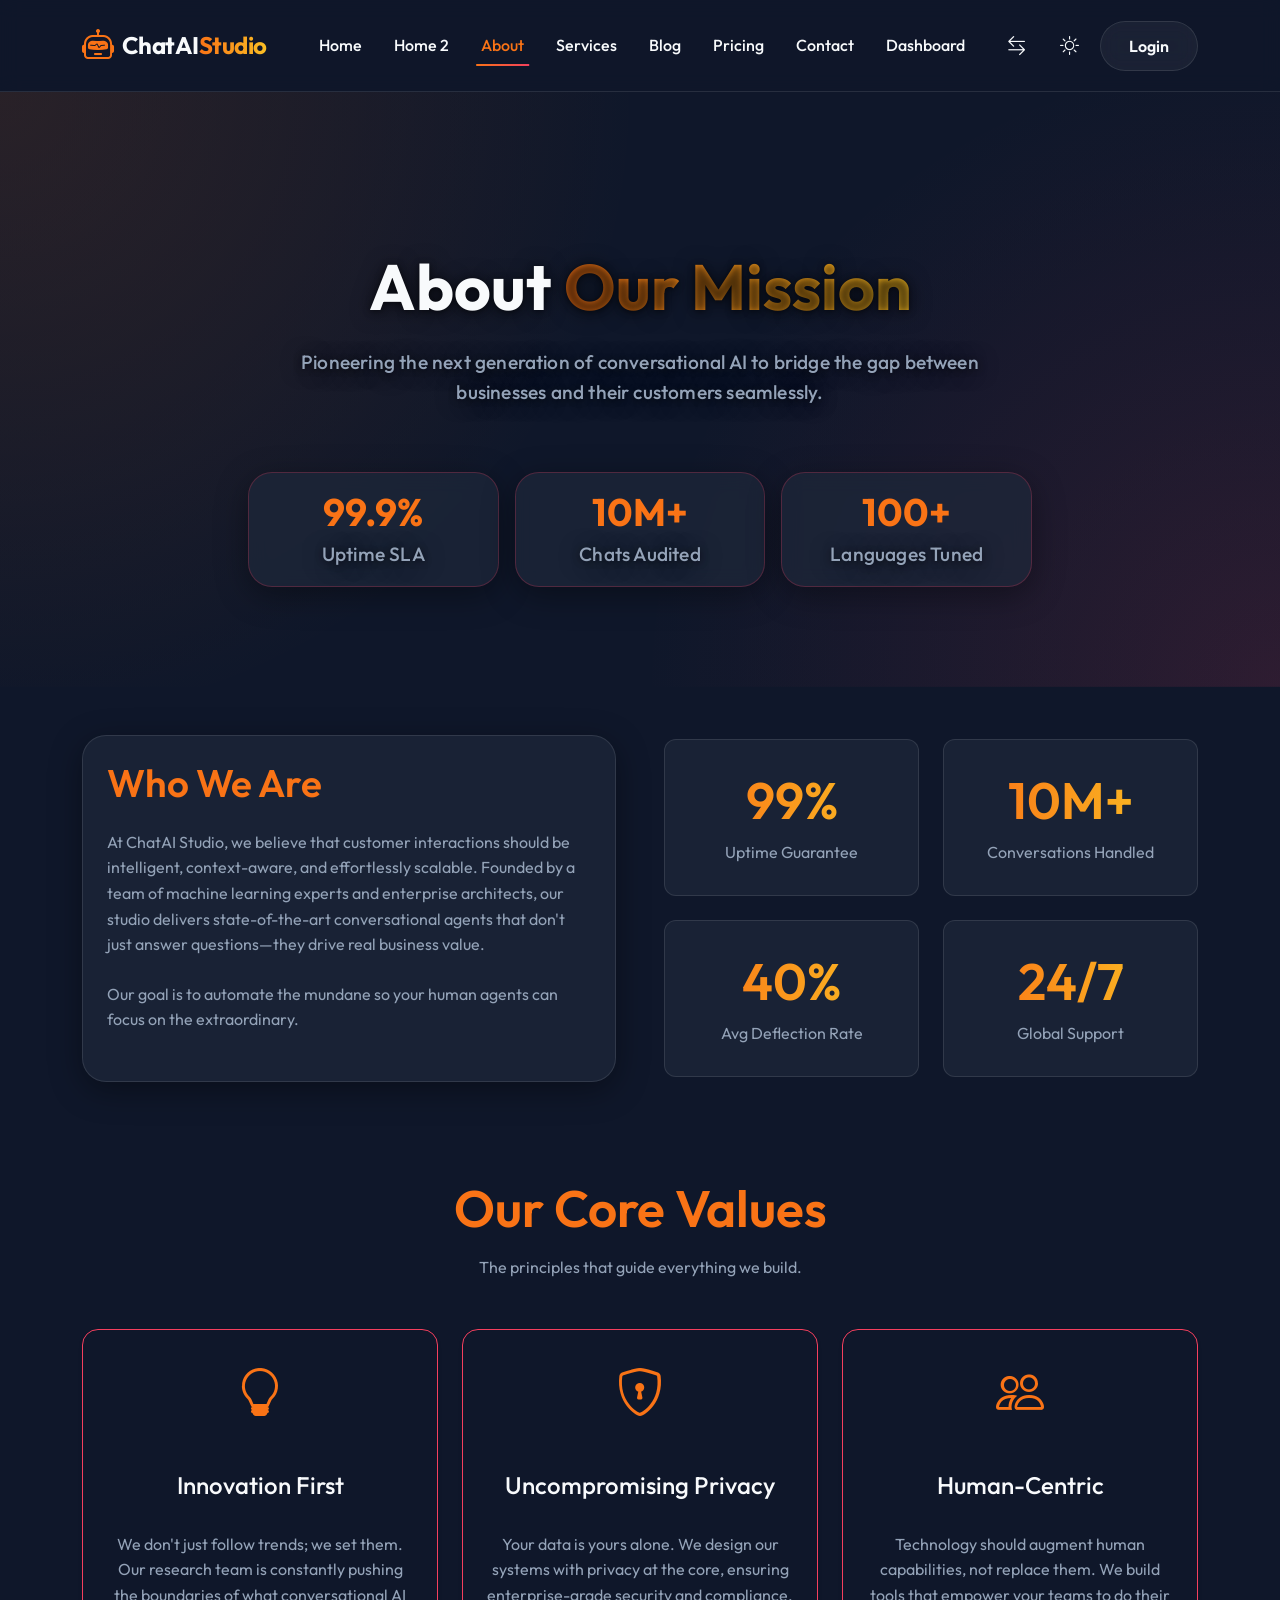
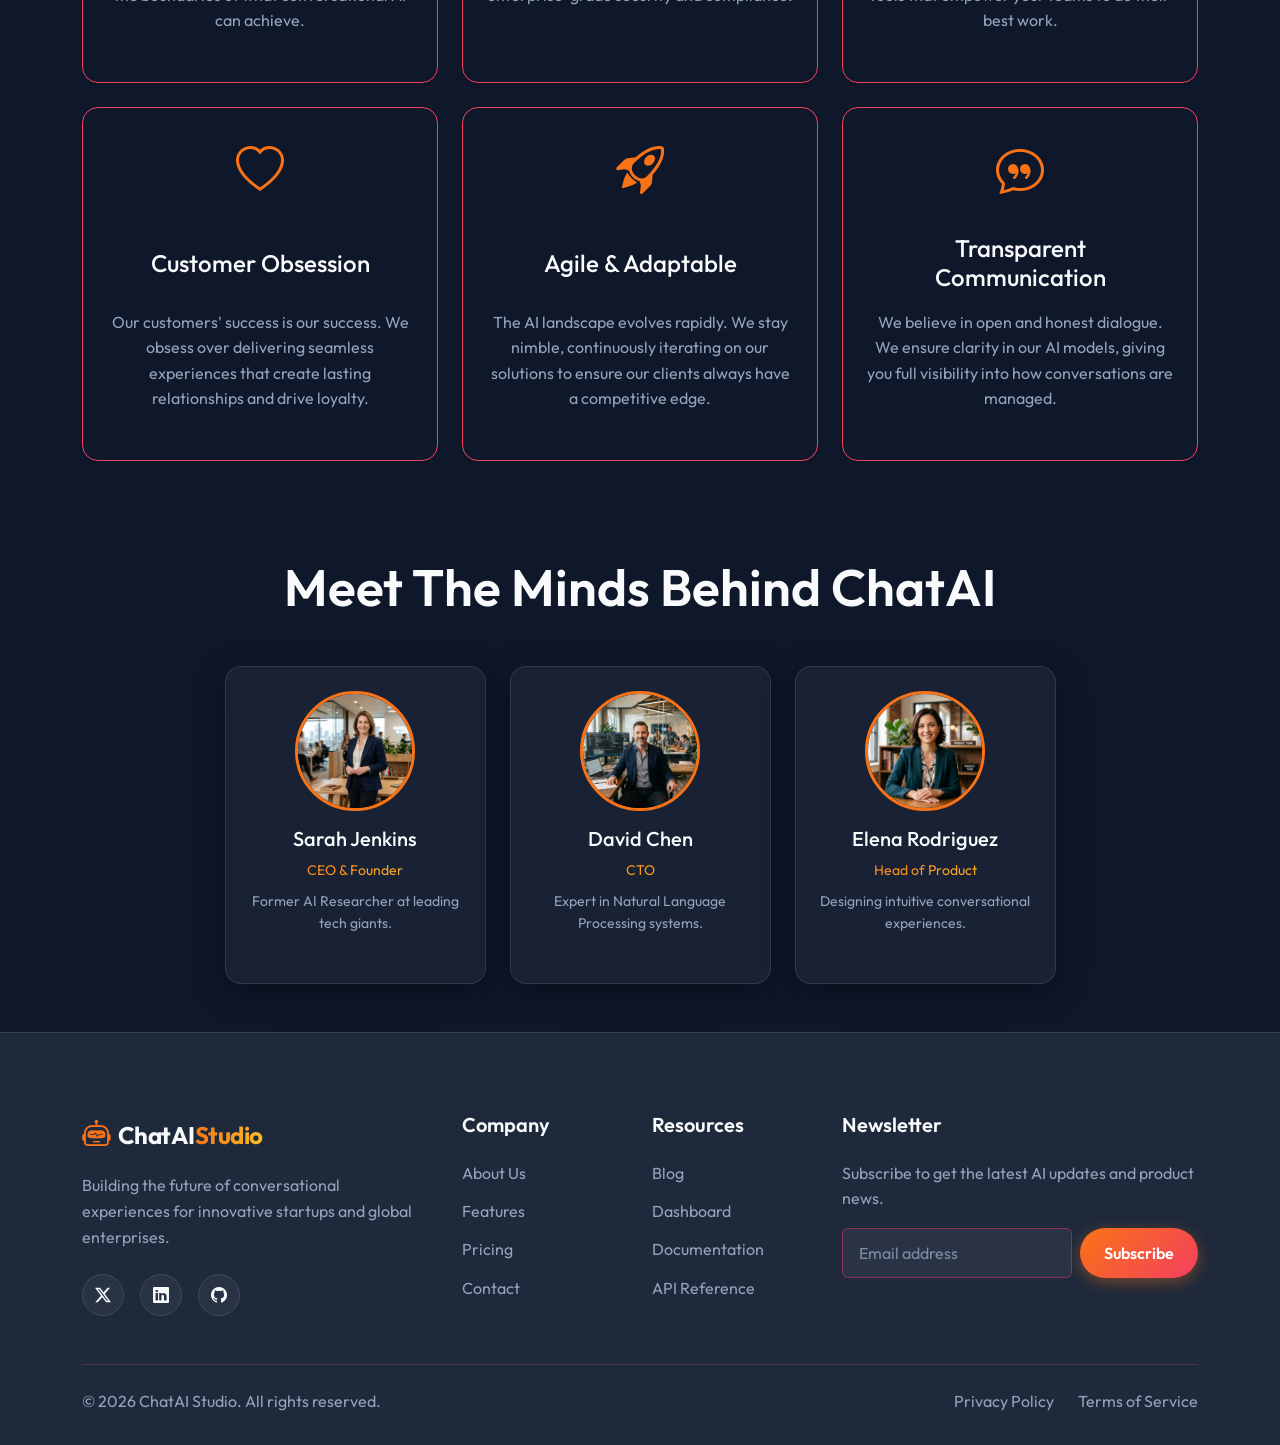
==== commit 1574eff3: "clientcorrections1" ====
--- a/about.html
+++ b/about.html
@@ -1,31 +1,33 @@
 <!DOCTYPE html>
 <html lang="en" data-theme="dark">
+
 <head>
   <meta charset="UTF-8">
   <meta name="viewport" content="width=device-width, initial-scale=1.0">
   <title>About Us | ChatAI Studio</title>
-  
+
   <link href="https://cdn.jsdelivr.net/npm/bootstrap@5.3.2/dist/css/bootstrap.min.css" rel="stylesheet">
   <link rel="stylesheet" href="https://cdn.jsdelivr.net/npm/bootstrap-icons@1.11.1/font/bootstrap-icons.css">
-  
+
   <link rel="stylesheet" href="assets/css/style.css">
   <link rel="stylesheet" href="assets/css/dark-mode.css">
   <link rel="stylesheet" href="assets/css/rtl.css">
-  
+
   <!-- Favicon -->
   <link rel="icon" type="image/svg+xml" href="assets/images/favicon.svg">
-  
+
   <script>
     const savedTheme = localStorage.getItem('theme');
     if (savedTheme) {
-        document.documentElement.setAttribute('data-theme', savedTheme);
+      document.documentElement.setAttribute('data-theme', savedTheme);
     }
     const savedDir = localStorage.getItem('dir');
     if (savedDir) {
-        document.documentElement.setAttribute('dir', savedDir);
+      document.documentElement.setAttribute('dir', savedDir);
     }
   </script>
 </head>
+
 <body>
 
   <!-- Header -->
@@ -35,7 +37,8 @@
         <i class="bi bi-robot fs-2 text-primary"></i>
         <span class="fs-4">ChatAI<span class="text-gradient">Studio</span></span>
       </a>
-      <button class="navbar-toggler btn-outline-glass border-0" type="button" data-bs-toggle="offcanvas" data-bs-target="#mobileMenu">
+      <button class="navbar-toggler btn-outline-glass border-0" type="button" data-bs-toggle="offcanvas"
+        data-bs-target="#mobileMenu">
         <i class="bi bi-list fs-2 text-primary"></i>
       </button>
 
@@ -51,10 +54,12 @@
           <li class="nav-item"><a class="nav-link" href="dashboard.html">Dashboard</a></li>
         </ul>
         <div class="d-flex align-items-center gap-3">
-          <button class="theme-toggle me-2" aria-label="Toggle RTL" title="Toggle RTL" onclick="let dirTarget = document.documentElement.getAttribute('dir') === 'rtl' ? 'ltr' : 'rtl'; document.documentElement.setAttribute('dir', dirTarget); localStorage.setItem('dir', dirTarget);">
+          <button class="theme-toggle me-2" aria-label="Toggle RTL" title="Toggle RTL"
+            onclick="let dirTarget = document.documentElement.getAttribute('dir') === 'rtl' ? 'ltr' : 'rtl'; document.documentElement.setAttribute('dir', dirTarget); localStorage.setItem('dir', dirTarget);">
             <i class="bi bi-arrow-left-right"></i>
           </button>
-          <button class="theme-toggle" aria-label="Toggle Theme" onclick="let themeTarget = document.documentElement.getAttribute('data-theme') === 'dark' ? 'light' : 'dark'; document.documentElement.setAttribute('data-theme', themeTarget); localStorage.setItem('theme', themeTarget);">
+          <button class="theme-toggle" aria-label="Toggle Theme"
+            onclick="let themeTarget = document.documentElement.getAttribute('data-theme') === 'dark' ? 'light' : 'dark'; document.documentElement.setAttribute('data-theme', themeTarget); localStorage.setItem('theme', themeTarget);">
             <i class="bi bi-sun"></i>
           </button>
           <a href="login.html" class="btn btn-outline-glass">Login</a>
@@ -64,7 +69,8 @@
   </nav>
 
   <!-- Mobile Offcanvas Menu -->
-  <div class="offcanvas offcanvas-end d-xl-none glass-panel border-0" tabindex="-1" id="mobileMenu" aria-labelledby="mobileMenuLabel">
+  <div class="offcanvas offcanvas-end d-xl-none glass-panel border-0" tabindex="-1" id="mobileMenu"
+    aria-labelledby="mobileMenuLabel">
     <div class="offcanvas-header border-bottom border-secondary border-opacity-25">
       <h5 class="offcanvas-title d-flex align-items-center gap-2" id="mobileMenuLabel">
         <i class="bi bi-robot fs-4 text-primary"></i>
@@ -84,10 +90,12 @@
         <li class="nav-item"><a class="nav-link" href="dashboard.html">Dashboard</a></li>
       </ul>
       <div class="d-flex align-items-center gap-3 mb-4 justify-content-center">
-        <button class="theme-toggle" aria-label="Toggle RTL" onclick="let mobileDir = document.documentElement.getAttribute('dir') === 'rtl' ? 'ltr' : 'rtl'; document.documentElement.setAttribute('dir', mobileDir); localStorage.setItem('dir', mobileDir);">
+        <button class="theme-toggle" aria-label="Toggle RTL"
+          onclick="let mobileDir = document.documentElement.getAttribute('dir') === 'rtl' ? 'ltr' : 'rtl'; document.documentElement.setAttribute('dir', mobileDir); localStorage.setItem('dir', mobileDir);">
           <i class="bi bi-arrow-left-right"></i>
         </button>
-        <button class="theme-toggle" aria-label="Toggle Theme" onclick="let mobileTheme = document.documentElement.getAttribute('data-theme') === 'dark' ? 'light' : 'dark'; document.documentElement.setAttribute('data-theme', mobileTheme); localStorage.setItem('theme', mobileTheme);">
+        <button class="theme-toggle" aria-label="Toggle Theme"
+          onclick="let mobileTheme = document.documentElement.getAttribute('data-theme') === 'dark' ? 'light' : 'dark'; document.documentElement.setAttribute('data-theme', mobileTheme); localStorage.setItem('theme', mobileTheme);">
           <i class="bi bi-sun"></i>
         </button>
       </div>
@@ -97,22 +105,48 @@
     </div>
   </div>
 
-<main>
-    <section class="hero-section text-center position-relative" style="min-height: 50vh; padding: 120px 0 60px;">
+  <main>
+    <section class="hero-section text-center position-relative" id="about-hero"
+      style="min-height: 60vh; padding: 160px 0 100px;">
       <div class="hero-bg hero-bg--about"></div>
       <div class="container position-relative z-1">
         <h1>About <span class="text-gradient">Our Mission</span></h1>
-        <p class="lead mx-auto mb-5" style="max-width: 700px;">Pioneering the next generation of conversational AI to bridge the gap between businesses and their customers seamlessly.</p>
+        <p class="lead mx-auto mb-4" style="max-width: 700px;">Pioneering the next generation of conversational AI to
+          bridge the gap between businesses and their customers seamlessly.</p>
+        <div class="row g-3 justify-content-center mt-5"
+          style="max-width: 800px; margin-left: auto; margin-right: auto;">
+          <div class="col-md-4">
+            <div class="glass-panel p-3 border border-secondary border-opacity-25 text-center">
+              <h3 class="text-primary mb-1 fw-bold">99.9%</h3>
+              <p class="mb-0 text-muted small">Uptime SLA</p>
+            </div>
+          </div>
+          <div class="col-md-4">
+            <div class="glass-panel p-3 border border-secondary border-opacity-25 text-center">
+              <h3 class="text-primary mb-1 fw-bold">10M+</h3>
+              <p class="mb-0 text-muted small">Chats Audited</p>
+            </div>
+          </div>
+          <div class="col-md-4">
+            <div class="glass-panel p-3 border border-secondary border-opacity-25 text-center">
+              <h3 class="text-primary mb-1 fw-bold">100+</h3>
+              <p class="mb-0 text-muted small">Languages Tuned</p>
+            </div>
+          </div>
+        </div>
       </div>
     </section>
 
-    <section class="py-5">
+    <section class="py-5" id="who-we-are">
       <div class="container">
         <div class="row align-items-center g-5">
           <div class="col-lg-6">
             <div class="glass-panel p-4 h-100">
               <h3 class="mb-4 text-primary">Who We Are</h3>
-              <p>At ChatAI Studio, we believe that customer interactions should be intelligent, context-aware, and effortlessly scalable. Founded by a team of machine learning experts and enterprise architects, our studio delivers state-of-the-art conversational agents that don't just answer questions—they drive real business value.</p>
+              <p>At ChatAI Studio, we believe that customer interactions should be intelligent, context-aware, and
+                effortlessly scalable. Founded by a team of machine learning experts and enterprise architects, our
+                studio delivers state-of-the-art conversational agents that don't just answer questions—they drive real
+                business value.</p>
               <p>Our goal is to automate the mundane so your human agents can focus on the extraordinary.</p>
             </div>
           </div>
@@ -160,42 +194,48 @@
             <div class="p-4 border border-secondary rounded-4 shadow-sm h-100 bg-glass value-card text-center">
               <div class="mb-4 text-primary"><i class="bi bi-lightbulb" style="font-size: 3rem;"></i></div>
               <h4 class="mb-3">Innovation First</h4>
-              <p class="text-muted">We don't just follow trends; we set them. Our research team is constantly pushing the boundaries of what conversational AI can achieve.</p>
+              <p class="text-muted">We don't just follow trends; we set them. Our research team is constantly pushing
+                the boundaries of what conversational AI can achieve.</p>
             </div>
           </div>
           <div class="col-md-6 col-lg-4">
             <div class="p-4 border border-secondary rounded-4 shadow-sm h-100 bg-glass value-card text-center">
               <div class="mb-4 text-primary"><i class="bi bi-shield-lock" style="font-size: 3rem;"></i></div>
               <h4 class="mb-3">Uncompromising Privacy</h4>
-              <p class="text-muted">Your data is yours alone. We design our systems with privacy at the core, ensuring enterprise-grade security and compliance.</p>
+              <p class="text-muted">Your data is yours alone. We design our systems with privacy at the core, ensuring
+                enterprise-grade security and compliance.</p>
             </div>
           </div>
           <div class="col-md-6 col-lg-4">
             <div class="p-4 border border-secondary rounded-4 shadow-sm h-100 bg-glass value-card text-center">
               <div class="mb-4 text-primary"><i class="bi bi-people" style="font-size: 3rem;"></i></div>
               <h4 class="mb-3">Human-Centric</h4>
-              <p class="text-muted">Technology should augment human capabilities, not replace them. We build tools that empower your teams to do their best work.</p>
+              <p class="text-muted">Technology should augment human capabilities, not replace them. We build tools that
+                empower your teams to do their best work.</p>
             </div>
           </div>
           <div class="col-md-6 col-lg-4">
             <div class="p-4 border border-secondary rounded-4 shadow-sm h-100 bg-glass value-card text-center">
               <div class="mb-4 text-primary"><i class="bi bi-heart" style="font-size: 3rem;"></i></div>
               <h4 class="mb-3">Customer Obsession</h4>
-              <p class="text-muted">Our customers' success is our success. We obsess over delivering seamless experiences that create lasting relationships and drive loyalty.</p>
+              <p class="text-muted">Our customers' success is our success. We obsess over delivering seamless
+                experiences that create lasting relationships and drive loyalty.</p>
             </div>
           </div>
           <div class="col-md-6 col-lg-4">
             <div class="p-4 border border-secondary rounded-4 shadow-sm h-100 bg-glass value-card text-center">
               <div class="mb-4 text-primary"><i class="bi bi-rocket-takeoff" style="font-size: 3rem;"></i></div>
               <h4 class="mb-3">Agile & Adaptable</h4>
-              <p class="text-muted">The AI landscape evolves rapidly. We stay nimble, continuously iterating on our solutions to ensure our clients always have a competitive edge.</p>
+              <p class="text-muted">The AI landscape evolves rapidly. We stay nimble, continuously iterating on our
+                solutions to ensure our clients always have a competitive edge.</p>
             </div>
           </div>
           <div class="col-md-6 col-lg-4">
             <div class="p-4 border border-secondary rounded-4 shadow-sm h-100 bg-glass value-card text-center">
               <div class="mb-4 text-primary"><i class="bi bi-chat-quote" style="font-size: 3rem;"></i></div>
               <h4 class="mb-3">Transparent Communication</h4>
-              <p class="text-muted">We believe in open and honest dialogue. We ensure clarity in our AI models, giving you full visibility into how conversations are managed.</p>
+              <p class="text-muted">We believe in open and honest dialogue. We ensure clarity in our AI models, giving
+                you full visibility into how conversations are managed.</p>
             </div>
           </div>
         </div>
@@ -212,7 +252,8 @@
           <div class="col-lg-3 col-md-6">
             <div class="glass-panel text-center p-4 rounded-4 h-100">
               <div class="mb-3">
-                <img src="assets/images/sarah.png" alt="Sarah Jenkins" style="width: 120px; height: 120px; border-radius: 50%; object-fit: cover; border: 3px solid var(--bs-primary);">
+                <img src="assets/images/sarah.png" alt="Sarah Jenkins"
+                  style="width: 120px; height: 120px; border-radius: 50%; object-fit: cover; border: 3px solid var(--bs-primary);">
               </div>
               <h5>Sarah Jenkins</h5>
               <p class="text-gradient small mb-2">CEO & Founder</p>
@@ -222,7 +263,8 @@
           <div class="col-lg-3 col-md-6">
             <div class="glass-panel text-center p-4 rounded-4 h-100">
               <div class="mb-3">
-                <img src="assets/images/david.png" alt="David Chen" style="width: 120px; height: 120px; border-radius: 50%; object-fit: cover; border: 3px solid var(--bs-primary);">
+                <img src="assets/images/david.png" alt="David Chen"
+                  style="width: 120px; height: 120px; border-radius: 50%; object-fit: cover; border: 3px solid var(--bs-primary);">
               </div>
               <h5>David Chen</h5>
               <p class="text-gradient small mb-2">CTO</p>
@@ -232,7 +274,8 @@
           <div class="col-lg-3 col-md-6">
             <div class="glass-panel text-center p-4 rounded-4 h-100">
               <div class="mb-3">
-                <img src="assets/images/elena.png" alt="Elena Rodriguez" style="width: 120px; height: 120px; border-radius: 50%; object-fit: cover; border: 3px solid var(--bs-primary);">
+                <img src="assets/images/elena.png" alt="Elena Rodriguez"
+                  style="width: 120px; height: 120px; border-radius: 50%; object-fit: cover; border: 3px solid var(--bs-primary);">
               </div>
               <h5>Elena Rodriguez</h5>
               <p class="text-gradient small mb-2">Head of Product</p>
@@ -244,7 +287,7 @@
     </section>
   </main>
 
-    <!-- Footer -->
+  <!-- Footer -->
   <footer class="mega-footer mt-auto">
     <div class="container">
       <div class="row g-4 mb-5">
@@ -253,15 +296,22 @@
             <i class="bi bi-robot fs-3 text-primary"></i>
             <span class="fs-4">ChatAI<span class="text-gradient">Studio</span></span>
           </a>
-          <p class="text-muted pe-lg-4 mb-4">Building the future of conversational experiences for innovative startups and global enterprises.</p>
+          <p class="text-muted pe-lg-4 mb-4">Building the future of conversational experiences for innovative startups
+            and global enterprises.</p>
           <div class="d-flex gap-3">
-            <a href="#" class="btn btn-outline-glass rounded-circle p-2 d-flex align-items-center justify-content-center" style="width: 42px; height: 42px;" title="Twitter">
+            <a href="#"
+              class="btn btn-outline-glass rounded-circle p-2 d-flex align-items-center justify-content-center"
+              style="width: 42px; height: 42px;" title="Twitter">
               <i class="bi bi-twitter-x"></i>
             </a>
-            <a href="#" class="btn btn-outline-glass rounded-circle p-2 d-flex align-items-center justify-content-center" style="width: 42px; height: 42px;" title="LinkedIn">
+            <a href="#"
+              class="btn btn-outline-glass rounded-circle p-2 d-flex align-items-center justify-content-center"
+              style="width: 42px; height: 42px;" title="LinkedIn">
               <i class="bi bi-linkedin"></i>
             </a>
-            <a href="#" class="btn btn-outline-glass rounded-circle p-2 d-flex align-items-center justify-content-center" style="width: 42px; height: 42px;" title="GitHub">
+            <a href="#"
+              class="btn btn-outline-glass rounded-circle p-2 d-flex align-items-center justify-content-center"
+              style="width: 42px; height: 42px;" title="GitHub">
               <i class="bi bi-github"></i>
             </a>
           </div>
@@ -284,12 +334,14 @@
           <h5 class="footer-heading">Newsletter</h5>
           <p class="text-muted mb-3">Subscribe to get the latest AI updates and product news.</p>
           <form class="d-flex gap-2">
-            <input type="email" class="form-control bg-transparent border-secondary border-opacity-50 text-white" placeholder="Email address" required>
+            <input type="email" class="form-control bg-transparent border-secondary border-opacity-50 text-white"
+              placeholder="Email address" required>
             <button class="btn btn-primary-gradient px-4" type="submit">Subscribe</button>
           </form>
         </div>
       </div>
-      <div class="d-flex flex-column flex-md-row justify-content-between align-items-center pt-4 border-top border-secondary border-opacity-25">
+      <div
+        class="d-flex flex-column flex-md-row justify-content-between align-items-center pt-4 border-top border-secondary border-opacity-25">
         <p class="text-muted mb-3 mb-md-0">&copy; 2026 ChatAI Studio. All rights reserved.</p>
         <div class="d-flex gap-4">
           <a href="#" class="text-muted text-decoration-none">Privacy Policy</a>
@@ -299,7 +351,8 @@
     </div>
   </footer>
 
-<script src="https://cdn.jsdelivr.net/npm/bootstrap@5.3.2/dist/js/bootstrap.bundle.min.js"></script>
-<script src="assets/js/main.js"></script>
+  <script src="https://cdn.jsdelivr.net/npm/bootstrap@5.3.2/dist/js/bootstrap.bundle.min.js"></script>
+  <script src="assets/js/main.js"></script>
 </body>
-</html>
+
+</html>
--- a/assets/css/style.css
+++ b/assets/css/style.css
@@ -2,11 +2,14 @@
 
 :root {
   /* Colors - Premium Vibrant Sunset (No Blue) */
-  --primary: #f97316; /* Orange */
+  --primary: #f97316;
+  /* Orange */
   --primary-hover: #ea580c;
-  --secondary: #f43f5e; /* Rose/Coral */
+  --secondary: #f43f5e;
+  /* Rose/Coral */
   --secondary-hover: #e11d48;
-  --accent: #fbbf24; /* Amber/Gold */
+  --accent: #fbbf24;
+  /* Amber/Gold */
 
   /* Override Bootstrap Variables to eliminate blue */
   --bs-primary: #f97316;
@@ -17,12 +20,13 @@
   --bs-info-rgb: 251, 191, 36;
   --bs-link-color: #f97316;
   --bs-link-hover-color: #ea580c;
-  
+
   /* Gradients */
   --primary-gradient: linear-gradient(135deg, var(--primary), var(--secondary));
   --text-gradient: linear-gradient(to right, var(--primary), var(--accent));
-  
-  --bg-color: #0f172a; /* Deep Slate - keeps it dark */
+
+  --bg-color: #0f172a;
+  /* Deep Slate - keeps it dark */
   --bg-color-alt: #1e293b;
   --text-color: #f8fafc;
   --text-muted: #94a3b8;
@@ -39,7 +43,7 @@
   --h1-size: clamp(2.5rem, 5vw, 4.5rem);
   --h2-size: clamp(2rem, 4vw, 3.5rem);
   --h3-size: clamp(1.5rem, 3vw, 2.5rem);
-  
+
   --h1-weight: 700;
   --h2-weight: 600;
   --h3-weight: 600;
@@ -55,11 +59,30 @@
 [data-theme="light"] {
   --bg-color: #fcf8f8;
   --bg-color-alt: #ffffff;
-  --text-color: #27272a;
-  --text-muted: #71717a;
-  --card-bg: rgba(255, 255, 255, 0.8);
-  --border-color: rgba(0, 0, 0, 0.1);
-  --glass-shadow: 0 8px 32px 0 rgba(135, 38, 31, 0.1); /* Changed from blue-ish shadow */
+  --text-color: #1e293b;
+  --text-muted: #475569;
+  --card-bg: rgba(255, 255, 255, 0.9);
+  --border-color: rgba(0, 0, 0, 0.15);
+  --glass-shadow: 0 8px 32px 0 rgba(135, 38, 31, 0.08);
+
+  /* High contrast colors for Light Mode */
+  --primary: #c2410c;
+  --primary-hover: #9a3412;
+  --secondary: #be123c;
+  --secondary-hover: #9f1239;
+  --accent: #b45309;
+
+  /* Override Bootstrap Variables to increase contrast in light mode */
+  --bs-primary: #c2410c;
+  --bs-primary-rgb: 194, 65, 12;
+  --bs-secondary: #be123c;
+  --bs-secondary-rgb: 190, 18, 60;
+  --bs-info: #b45309;
+  --bs-info-rgb: 180, 83, 9;
+  --bs-link-color: #c2410c;
+  --bs-link-hover-color: #9a3412;
+
+  --text-gradient: linear-gradient(to right, #c2410c, #be123c);
 }
 
 body {
@@ -73,13 +96,40 @@
 }
 
 /* Typography */
-h1 { font-size: var(--h1-size); font-weight: var(--h1-weight); line-height: 1.1; margin-bottom: 1.5rem; color: var(--text-color); }
-h2 { font-size: var(--h2-size); font-weight: var(--h2-weight); line-height: 1.2; margin-bottom: 1rem; color: var(--text-color); }
-h3 { font-size: var(--h3-size); font-weight: var(--h3-weight); line-height: 1.2; margin-bottom: 1rem; color: var(--text-color); }
-p { font-weight: 400; color: var(--text-muted); margin-bottom: 1.5rem; }
+h1 {
+  font-size: var(--h1-size);
+  font-weight: var(--h1-weight);
+  line-height: 1.1;
+  margin-bottom: 1.5rem;
+  color: var(--text-color);
+}
+
+h2 {
+  font-size: var(--h2-size);
+  font-weight: var(--h2-weight);
+  line-height: 1.2;
+  margin-bottom: 1rem;
+  color: var(--text-color);
+}
+
+h3 {
+  font-size: var(--h3-size);
+  font-weight: var(--h3-weight);
+  line-height: 1.2;
+  margin-bottom: 1rem;
+  color: var(--text-color);
+}
+
+p {
+  font-weight: 400;
+  color: var(--text-muted);
+  margin-bottom: 1.5rem;
+}
 
 /* Global text color overrides for Bootstrap elements */
-.form-label, .form-check-label, span {
+.form-label,
+.form-check-label,
+span {
   color: var(--text-color);
 }
 
@@ -104,6 +154,37 @@
   border-radius: var(--border-radius-lg);
 }
 
+/* Theme overrides for cards */
+.card {
+  background-color: var(--card-bg) !important;
+  border-color: var(--border-color) !important;
+  color: var(--text-color) !important;
+}
+
+/* Global table theme styling */
+.table {
+  color: var(--text-color) !important;
+  --bs-table-color: var(--text-color) !important;
+  --bs-table-bg: var(--card-bg) !important;
+  --bs-table-border-color: var(--border-color) !important;
+}
+
+.table th,
+.table td {
+  background-color: var(--card-bg) !important;
+  color: var(--text-color) !important;
+  border-color: var(--border-color) !important;
+}
+
+.table-hover tbody tr:hover {
+  color: var(--text-color) !important;
+  background-color: rgba(255, 255, 255, 0.05) !important;
+}
+
+[data-theme="light"] .table-hover tbody tr:hover {
+  background-color: rgba(0, 0, 0, 0.03) !important;
+}
+
 /* Buttons */
 .btn {
   padding: 12px 28px;
@@ -118,7 +199,7 @@
 }
 
 /* Fix input-group button border radius (override .btn 50px pill shape) to look like a normal rectangle */
-.input-group > .btn {
+.input-group>.btn {
   border-top-right-radius: 0.375rem !important;
   border-bottom-right-radius: 0.375rem !important;
   border-top-left-radius: 0 !important;
@@ -138,12 +219,14 @@
   background-image: url("data:image/svg+xml,%3csvg xmlns='http://www.w3.org/2000/svg' viewBox='0 0 16 16'%3e%3cpath fill='none' stroke='%23ffffff' stroke-linecap='round' stroke-linejoin='round' stroke-width='2' d='m2 5 6 6 6-6'/%3e%3c/svg%3e") !important;
 }
 
-.form-control::placeholder, .form-select::placeholder {
+.form-control::placeholder,
+.form-select::placeholder {
   color: var(--text-muted) !important;
   opacity: 0.8;
 }
 
 [data-theme="light"] .form-control,
+[data-theme="light"] .form-control.text-white,
 [data-theme="light"] .form-select {
   color: #0f172a !important;
   background-color: rgba(0, 0, 0, 0.03) !important;
@@ -155,8 +238,14 @@
 }
 
 [data-theme="light"] .form-control::placeholder,
+[data-theme="light"] .form-control.text-white::placeholder,
 [data-theme="light"] .form-select::placeholder {
   color: #64748b !important;
+  opacity: 0.8 !important;
+}
+
+[data-theme="light"] .preview-bubble-bot {
+  background-color: rgba(0, 0, 0, 0.03) !important;
 }
 
 .btn-primary-gradient {
@@ -178,6 +267,7 @@
   color: var(--text-color);
   backdrop-filter: var(--glass-blur);
 }
+
 .btn-outline-glass:hover {
   background: rgba(255, 255, 255, 0.1);
   color: var(--text-color);
@@ -204,19 +294,26 @@
 }
 
 .navbar-nav {
-  gap: 0.5rem !important; /* Reduce space between menu items */
-}
+  gap: 0.5rem !important;
+  /* Reduce space between menu items */
+}
+
 .nav-link {
   color: var(--text-color) !important;
   font-weight: 500;
   position: relative;
   transition: var(--transition);
-  padding: 8px 12px !important; /* Reduced horizontal padding to prevent wrapping */
-  white-space: nowrap; /* Prevent menu items from wrapping */
-}
-.nav-link:hover, .nav-link.active {
+  padding: 8px 12px !important;
+  /* Reduced horizontal padding to prevent wrapping */
+  white-space: nowrap;
+  /* Prevent menu items from wrapping */
+}
+
+.nav-link:hover,
+.nav-link.active {
   color: var(--primary) !important;
 }
+
 .nav-link::after {
   content: '';
   position: absolute;
@@ -228,7 +325,9 @@
   transition: var(--transition);
   transform: translateX(-50%);
 }
-.nav-link:hover::after, .nav-link.active::after {
+
+.nav-link:hover::after,
+.nav-link.active::after {
   width: 80%;
 }
 
@@ -247,7 +346,7 @@
 .hero-section h2,
 .hero-section p,
 .hero-section .lead {
-  text-shadow: 0 2px 20px rgba(0,0,0,0.6), 0 1px 6px rgba(0,0,0,0.5);
+  text-shadow: 0 2px 20px rgba(0, 0, 0, 0.6), 0 1px 6px rgba(0, 0, 0, 0.5);
 }
 
 /* Bold, readable hero paragraphs */
@@ -261,13 +360,13 @@
 
 [data-theme="light"] .hero-section h1,
 [data-theme="light"] .hero-section h2 {
-  text-shadow: 0 2px 16px rgba(0,0,0,0.3), 0 1px 4px rgba(0,0,0,0.2);
+  text-shadow: 0 2px 16px rgba(0, 0, 0, 0.3), 0 1px 4px rgba(0, 0, 0, 0.2);
   color: #1a1a2e;
 }
 
 [data-theme="light"] .hero-section p,
 [data-theme="light"] .hero-section .lead {
-  text-shadow: 0 1px 8px rgba(255,255,255,0.8), 0 1px 3px rgba(0,0,0,0.15);
+  text-shadow: 0 1px 8px rgba(255, 255, 255, 0.8), 0 1px 3px rgba(0, 0, 0, 0.15);
   color: #2d2d2d;
   font-weight: 600;
 }
@@ -275,7 +374,10 @@
 /* Hero background with image overlay */
 .hero-bg {
   position: absolute;
-  top: 0; left: 0; width: 100%; height: 100%;
+  top: 0;
+  left: 0;
+  width: 100%;
+  height: 100%;
   z-index: 0;
   background-size: cover;
   background-position: center;
@@ -287,12 +389,12 @@
   content: '';
   position: absolute;
   inset: 0;
-  background: rgba(15, 23, 42, 0.58);
+  background: linear-gradient(135deg, rgba(15, 23, 42, 0.5) 0%, rgba(15, 23, 42, 0.25) 100%);
 }
 
 /* Light mode overlay - lighter tint */
 [data-theme="light"] .hero-bg::after {
-  background: rgba(252, 248, 248, 0.55);
+  background: linear-gradient(135deg, rgba(252, 248, 248, 0.4) 0%, rgba(252, 248, 248, 0.25) 100%);
 }
 
 /* Ensure text sits above the overlay */
@@ -305,43 +407,43 @@
 .hero-bg--home {
   background-image:
     radial-gradient(circle at top right, rgba(244, 63, 94, 0.25), transparent 45%),
-    radial-gradient(circle at bottom left, rgba(249, 115, 22, 0.20), transparent 45%),
-    url('../images/hero_home.png');
+    radial-gradient(circle at bottom left, rgba(249, 115, 22, 0.20), transparent 25%),
+    url('https://images.unsplash.com/photo-1522071820081-009f0129c71c?auto=format&fit=crop&w=1920&q=80');
 }
 
 .hero-bg--about {
   background-image:
     radial-gradient(circle at top left, rgba(249, 115, 22, 0.22), transparent 45%),
     radial-gradient(circle at bottom right, rgba(244, 63, 94, 0.18), transparent 45%),
-    url('../images/hero_about.png');
+    url('https://images.unsplash.com/photo-1531538606174-0f90ff5dce83?auto=format&fit=crop&w=1920&q=80');
 }
 
 .hero-bg--services {
   background-image:
     radial-gradient(circle at center top, rgba(251, 191, 36, 0.20), transparent 50%),
     radial-gradient(circle at bottom left, rgba(249, 115, 22, 0.18), transparent 45%),
-    url('../images/hero_services.png');
+    url('https://images.unsplash.com/photo-1451187580459-43490279c0fa?auto=format&fit=crop&w=1920&q=80');
 }
 
 .hero-bg--blog {
   background-image:
     radial-gradient(circle at top right, rgba(244, 63, 94, 0.20), transparent 45%),
     radial-gradient(circle at bottom left, rgba(251, 191, 36, 0.16), transparent 45%),
-    url('../images/hero_blog.png');
+    url('https://images.unsplash.com/photo-1499750310107-5fef28a66643?auto=format&fit=crop&w=1920&q=80');
 }
 
 .hero-bg--pricing {
   background-image:
     radial-gradient(circle at top center, rgba(251, 191, 36, 0.22), transparent 50%),
     radial-gradient(circle at bottom right, rgba(249, 115, 22, 0.18), transparent 45%),
-    url('../images/hero_pricing.png');
+    url('https://images.unsplash.com/photo-1554224155-8d04cb21cd6c?auto=format&fit=crop&w=1920&q=80');
 }
 
 .hero-bg--contact {
   background-image:
     radial-gradient(circle at top left, rgba(244, 63, 94, 0.20), transparent 45%),
     radial-gradient(circle at bottom right, rgba(249, 115, 22, 0.18), transparent 45%),
-    url('../images/hero_contact.png');
+    url('https://images.unsplash.com/photo-1486406146926-c627a92ad1ab?auto=format&fit=crop&w=1920&q=80');
 }
 
 /* Service Cards */
@@ -360,7 +462,10 @@
 .service-card::before {
   content: '';
   position: absolute;
-  top: 0; left: 0; width: 100%; height: 100%;
+  top: 0;
+  left: 0;
+  width: 100%;
+  height: 100%;
   background: var(--primary-gradient);
   opacity: 0;
   z-index: -1;
@@ -400,9 +505,11 @@
   .service-card h4 {
     min-height: 3.8rem;
   }
+
   .security-card h4 {
     min-height: 3.8rem;
   }
+
   .value-card h4 {
     min-height: 3.8rem;
     display: flex;
@@ -411,7 +518,7 @@
   }
 }
 
-@media (min-width: 769px) {
+@media (min-width: 1101px) {
   .dashboard-body .navbar-toggler {
     display: none !important;
   }
@@ -423,12 +530,14 @@
   padding: 80px 0 30px;
   border-top: 1px solid var(--border-color);
 }
+
 .footer-heading {
   color: var(--text-color);
   font-weight: 600;
   margin-bottom: 1.5rem;
   font-size: 1.25rem;
 }
+
 .footer-link {
   color: var(--text-muted);
   text-decoration: none;
@@ -436,6 +545,7 @@
   margin-bottom: 0.8rem;
   transition: var(--transition);
 }
+
 .footer-link:hover {
   color: var(--primary);
   transform: translateX(5px);
@@ -452,6 +562,7 @@
   padding: 5px;
   display: inline-flex;
 }
+
 .theme-toggle:hover {
   color: var(--primary);
   transform: rotate(15deg);
@@ -470,8 +581,9 @@
   display: inline-flex;
   align-items: center;
   justify-content: center;
-  box-shadow: 0 4px 6px rgba(0,0,0,0.02);
-}
+  box-shadow: 0 4px 6px rgba(0, 0, 0, 0.02);
+}
+
 .trusted-badge:hover {
   background-color: var(--primary);
   color: #fff;
@@ -526,6 +638,7 @@
   line-height: 1.4;
   animation: slideUp 0.3s ease forwards;
 }
+
 .chat-bubble p {
   color: inherit !important;
 }
@@ -563,17 +676,36 @@
   animation: typing 1s infinite alternate;
 }
 
-.typing-indicator span:nth-child(2) { animation-delay: 0.2s; }
-.typing-indicator span:nth-child(3) { animation-delay: 0.4s; }
+.typing-indicator span:nth-child(2) {
+  animation-delay: 0.2s;
+}
+
+.typing-indicator span:nth-child(3) {
+  animation-delay: 0.4s;
+}
 
 @keyframes typing {
-  from { opacity: 0.3; transform: translateY(0); }
-  to { opacity: 1; transform: translateY(-4px); }
+  from {
+    opacity: 0.3;
+    transform: translateY(0);
+  }
+
+  to {
+    opacity: 1;
+    transform: translateY(-4px);
+  }
 }
 
 @keyframes slideUp {
-  from { opacity: 0; transform: translateY(10px); }
-  to { opacity: 1; transform: translateY(0); }
+  from {
+    opacity: 0;
+    transform: translateY(10px);
+  }
+
+  to {
+    opacity: 1;
+    transform: translateY(0);
+  }
 }
 
 /* Quick replies/suggested questions */
@@ -642,7 +774,9 @@
 }
 
 @keyframes drawLine {
-  to { stroke-dashoffset: 0; }
+  to {
+    stroke-dashoffset: 0;
+  }
 }
 
 .chart-point {
@@ -679,6 +813,7 @@
 .mega-footer .d-flex a.btn-outline-glass.rounded-circle {
   transition: var(--transition);
 }
+
 .mega-footer .d-flex a.btn-outline-glass.rounded-circle:hover {
   background: var(--primary-gradient);
   border-color: transparent;
@@ -757,5 +892,20 @@
   gap: 12px;
 }
 
-
-
+/* Disable body scrollbar on dashboard views to prevent double scrollbars */
+body.dashboard-body {
+  overflow: hidden !important;
+}
+
+/* Custom styling to make the hero badge clearly visible in both light and dark modes */
+.hero-section .badge {
+  background-color: var(--card-bg) !important;
+  color: var(--primary) !important;
+  border: 1px solid var(--primary) !important;
+  backdrop-filter: var(--glass-blur);
+  -webkit-backdrop-filter: var(--glass-blur);
+  font-weight: 600;
+  box-shadow: 0 4px 15px rgba(0, 0, 0, 0.15);
+  font-size: 0.9rem;
+  letter-spacing: 0.03em;
+}
